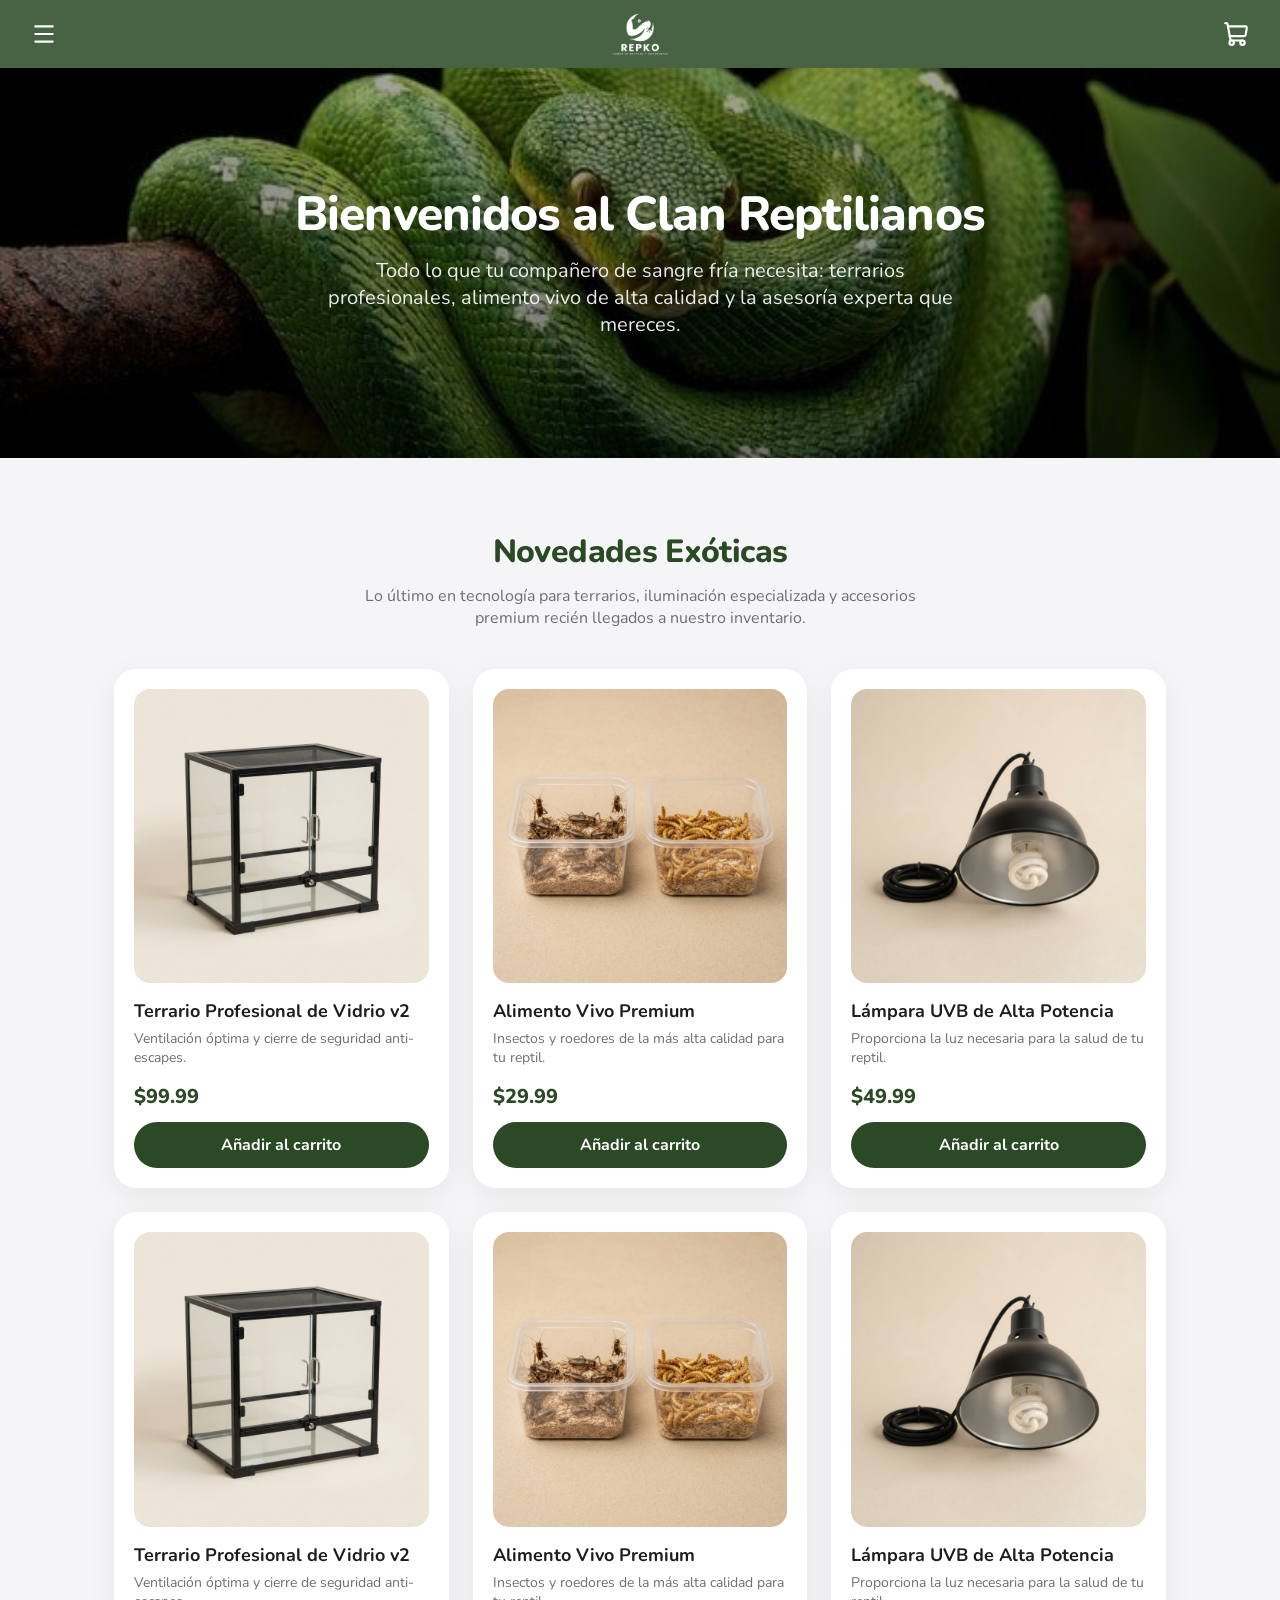
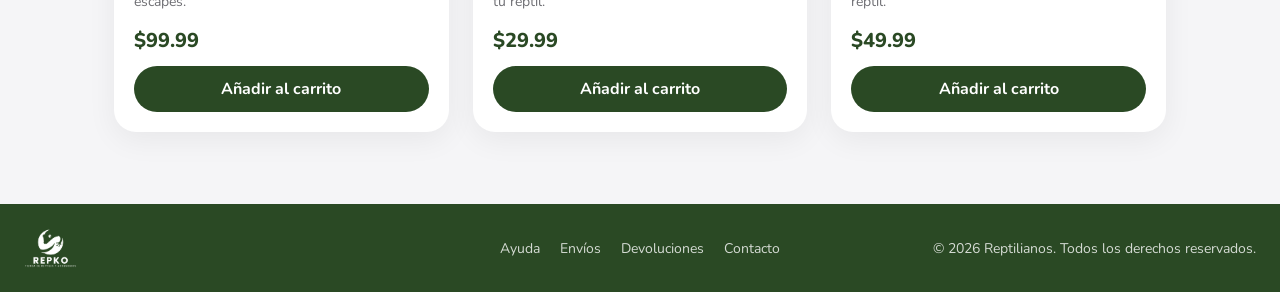
==== index.html @ cce3c22b "Initial commit" ====
<!DOCTYPE html>
<html lang="es">
<head>
    <meta charset="UTF-8">
    <meta name="viewport" content="width=device-width, initial-scale=1.0">
    <link rel="preconnect" href="https://fonts.googleapis.com">
    <link rel="preconnect" href="https://fonts.gstatic.com" crossorigin>
    <link href="https://fonts.googleapis.com/css2?family=Nunito:ital,wght@0,200..1000;1,200..1000&display=swap" rel="stylesheet">
    <link rel="stylesheet" href="css/styles.css">
    <title>Reptilianos | Tienda de Reptiles y Exóticos</title>
</head>
<body>
    <header class="header">
        <button class="header__button" aria-label="Abrir menú"><img class="header__icon" src="img/icons/menu.svg" alt=""></button>
        <img class="header__logo" src="img/logos/repko_logo_blanco_transparente.png" alt="Logo Reptilianos">
        <button class="header__button" aria-label="Ver carrito"><img class="header__icon" src="img/icons/shopping-cart.svg" alt=""></button>
    </header>

    <main>
        <section class="hero">
            <h1 class="hero__title">Bienvenidos al Clan Reptilianos</h1>
            <p class="hero__text">Todo lo que tu compañero de sangre fría necesita: terrarios profesionales, alimento vivo de alta calidad y la asesoría experta que mereces.</p>
        </section>

        <!-- Sección de Productos Nuevos -->
        <section class="products">
            <h2 class="products__title">Novedades Exóticas</h2>
            <p class="products__text">Lo último en tecnología para terrarios, iluminación especializada y accesorios premium recién llegados a nuestro inventario.</p>

            <!-- Estructura productos-->
            <div class="products__grid">
            <article class="product-card">
                <img class="product-card__image" src="img/products/glass-terrarium.png" alt="Terrario Profesional de Vidrio v2">
                <h3 class="product-card__title">Terrario Profesional de Vidrio v2</h3>
                <p class="product-card__text">Ventilación óptima y cierre de seguridad anti-escapes.</p>
                <span class="product-card__price">$99.99</span>
                <button class="product-card__button">Añadir al carrito</button>
            </article>

            <article class="product-card">
                <img class="product-card__image" src="img/products/live-crickets-mealworms.png" alt="Alimento Vivo Premium">
                <h3 class="product-card__title">Alimento Vivo Premium</h3>
                <p class="product-card__text">Insectos y roedores de la más alta calidad para tu reptil.</p>
                <span class="product-card__price">$29.99</span>
                <button class="product-card__button">Añadir al carrito</button>
            </article>

            <article class="product-card">
                <img class="product-card__image" src="img/products/uvb-dome-lamp.png" alt="Lámpara UVB de Alta Potencia">
                <h3 class="product-card__title">Lámpara UVB de Alta Potencia</h3>
                <p class="product-card__text">Proporciona la luz necesaria para la salud de tu reptil.</p>
                <span class="product-card__price">$49.99</span>
                <button class="product-card__button">Añadir al carrito</button>
            </article>

            <article class="product-card">
                <img class="product-card__image" src="img/products/glass-terrarium.png" alt="Terrario Profesional de Vidrio v2">
                <h3 class="product-card__title">Terrario Profesional de Vidrio v2</h3>
                <p class="product-card__text">Ventilación óptima y cierre de seguridad anti-escapes.</p>
                <span class="product-card__price">$99.99</span>
                <button class="product-card__button">Añadir al carrito</button>
            </article>

            <article class="product-card">
                <img class="product-card__image" src="img/products/live-crickets-mealworms.png" alt="Alimento Vivo Premium">
                <h3 class="product-card__title">Alimento Vivo Premium</h3>
                <p class="product-card__text">Insectos y roedores de la más alta calidad para tu reptil.</p>
                <span class="product-card__price">$29.99</span>
                <button class="product-card__button">Añadir al carrito</button>
            </article>

            <article class="product-card">
                <img class="product-card__image" src="img/products/uvb-dome-lamp.png" alt="Lámpara UVB de Alta Potencia">
                <h3 class="product-card__title">Lámpara UVB de Alta Potencia</h3>
                <p class="product-card__text">Proporciona la luz necesaria para la salud de tu reptil.</p>
                <span class="product-card__price">$49.99</span>
                <button class="product-card__button">Añadir al carrito</button>
            </article>
            </div>
        </section>

        <section class="cart">
            <h2 class="cart__title">Carrito</h2>
            <div class="cart__item">
                <img class="cart__image" src="img/products/glass-terrarium.png" alt="Terrario Profesional de Vidrio v2">
                <p class="cart__price">$99.99</p>
                <p class="cart__name">Terrario Profesional de Vidrio v2</p>
                <i class="cart__delete"><img class="cart__delete-icon" src="img/icons/trash.svg" alt="Icono Eliminar"></i>
            </div>

            <div class="cart__item">
                <img class="cart__image" src="img/products/live-crickets-mealworms.png" alt="Alimento Vivo Premium">
                <p class="cart__price">$29.99</p>
                <p class="cart__name">Alimento Vivo Premium</p>
                <i class="cart__delete"><img class="cart__delete-icon" src="img/icons/trash.svg" alt="Icono Eliminar"></i>
            </div>

            <div class="cart__item">
                <img class="cart__image" src="img/products/uvb-dome-lamp.png" alt="Lámpara UVB de Alta Potencia">
                <p class="cart__price">$49.99</p>
                <p class="cart__name">Lámpara UVB de Alta Potencia</p>
                <i class="cart__delete"><img class="cart__delete-icon" src="img/icons/trash.svg" alt="Icono Eliminar"></i>
            </div>
        </section>
    </main>

    <footer class="footer">
        <img class="footer__logo" src="img/logos/repko_logo_blanco_transparente.png" alt="Logo Reptilianos">
        <nav class="footer__nav" aria-label="Enlaces del sitio">
            <a class="footer__link" href="#">Ayuda</a>
            <a class="footer__link" href="#">Envíos</a>
            <a class="footer__link" href="#">Devoluciones</a>
            <a class="footer__link" href="#">Contacto</a>
        </nav>
        <p class="footer__text">© 2026 Reptilianos. Todos los derechos reservados.</p>
    </footer>
</body>
</html>
---- css/styles.css ----
/* ===== Estilos generales ===== */
* {
  margin: 0;
  padding: 0;
  box-sizing: border-box;
}

body {
  font-family: "Nunito", sans-serif;
  font-size: 16px;
  color: #1d1d1f;
  background-color: #f5f5f7;
  -webkit-font-smoothing: antialiased;
}

img {
  display: block;
  max-width: 100%;
}

button {
  font: inherit;
  border: none;
  cursor: pointer;
}

.products__title, .hero__title {
  font-weight: 800;
  letter-spacing: -0.02em;
}

.cart__price, .product-card__price {
  font-weight: 800;
  color: #2a4924;
}

/* ===== Header ===== */
.header {
  display: flex;
  align-items: center;
  justify-content: space-between;
  position: sticky;
  top: 0;
  z-index: 10;
  padding: 12px 24px;
  background-color: rgba(42, 73, 36, 0.85);
  backdrop-filter: saturate(180%) blur(20px);
  -webkit-backdrop-filter: saturate(180%) blur(20px);
}
.header__logo {
  width: auto;
  height: 44px;
}
.header__button {
  display: grid;
  place-items: center;
  width: 40px;
  height: 40px;
  border-radius: 50%;
  background: transparent;
  transition: background-color 0.2s;
}
.header__button:hover {
  background-color: rgba(255, 255, 255, 0.15);
}
.header__icon {
  width: 26px;
  filter: invert(1);
}

/* ===== Hero ===== */
.hero {
  padding: 120px 24px;
  text-align: center;
  color: #ffffff;
  background-image: linear-gradient(rgba(0, 0, 0, 0.35), rgba(0, 0, 0, 0.55)), url("../img/backgrounds/hero-bg.jpg");
  background-size: cover;
  background-position: center 30%;
}
.hero__title {
  margin-bottom: 16px;
  font-size: 48px;
  line-height: 1.1;
}
.hero__text {
  max-width: 640px;
  margin: 0 auto;
  font-size: 20px;
  opacity: 0.9;
}

/* ===== Productos ===== */
.products {
  max-width: 1100px;
  margin: 0 auto;
  padding: 72px 24px;
  text-align: center;
}
.products__title {
  font-size: 32px;
  color: #2a4924;
}
.products__text {
  max-width: 560px;
  margin: 12px auto 40px;
  color: #6e6e73;
}
.products__grid {
  display: grid;
  grid-template-columns: repeat(auto-fill, minmax(250px, 1fr));
  gap: 24px;
}

/* ===== Tarjeta de producto ===== */
.product-card {
  display: flex;
  flex-direction: column;
  padding: 20px;
  border-radius: 22px;
  background-color: #ffffff;
  box-shadow: 0 8px 30px rgba(0, 0, 0, 0.06);
  text-align: left;
  transition: transform 0.25s, box-shadow 0.25s;
}
.product-card:hover {
  transform: translateY(-4px);
  box-shadow: 0 16px 40px rgba(0, 0, 0, 0.1);
}
.product-card__image {
  border-radius: 16px;
  aspect-ratio: 1/1;
  object-fit: cover;
  width: 100%;
  margin-bottom: 16px;
}
.product-card__title {
  font-size: 18px;
  font-weight: 700;
}
.product-card__text {
  flex: 1;
  margin: 6px 0 16px;
  font-size: 14px;
  color: #6e6e73;
}
.product-card__price {
  font-size: 20px;
}
.product-card__button {
  margin-top: 12px;
  padding: 12px;
  border-radius: 999px;
  background-color: #2a4924;
  color: #ffffff;
  font-weight: 700;
  transition: background-color 0.2s, transform 0.1s;
}
.product-card__button:hover {
  background-color: #3f6b36;
}
.product-card__button:active {
  transform: scale(0.97);
}

/* ===== Carrito ===== */
.cart {
  position: fixed;
  top: 68px;
  right: -100%;
  bottom: 0;
  z-index: 20;
  width: 380px;
  padding: 24px;
  overflow-y: auto;
  background-color: #ffffff;
  box-shadow: -19px -1px 22px -15px rgba(0, 0, 0, 0.3);
}
.cart__title {
  width: 100%;
  padding: 20px 0;
  font-size: 20px;
  font-weight: 600;
  letter-spacing: -0.02em;
  text-align: center;
  color: #2a4924;
}
.cart__item {
  display: grid;
  grid-template-columns: 64px 1fr auto;
  grid-template-areas: "img nombre borrar" "img precio borrar";
  column-gap: 16px;
  row-gap: 4px;
  align-items: center;
  padding: 16px 0;
  border-bottom: 1px solid #e5e5ea;
}
.cart__image {
  border-radius: 10px;
  aspect-ratio: 1/1;
  object-fit: cover;
  grid-area: img;
  width: 64px;
}
.cart__name {
  grid-area: nombre;
  align-self: end;
  font-weight: 600;
  line-height: 1.3;
}
.cart__price {
  grid-area: precio;
  align-self: start;
}
.cart__delete {
  grid-area: borrar;
  display: flex;
  width: 22px;
  cursor: pointer;
}
.cart__delete-icon {
  width: 100%;
}

/* ===== Footer ===== */
.footer {
  display: grid;
  grid-template-columns: 1fr auto 1fr;
  align-items: center;
  column-gap: 24px;
  padding: 24px;
  background-color: #2a4924;
  color: #ffffff;
}
.footer__logo {
  width: auto;
  height: 40px;
}
.footer__nav {
  display: flex;
  flex-wrap: wrap;
  gap: 20px;
}
.footer__link {
  font-size: 14px;
  color: #ffffff;
  text-decoration: none;
  opacity: 0.8;
  transition: opacity 0.2s;
}
.footer__link:hover {
  opacity: 1;
  text-decoration: underline;
}
.footer__text {
  justify-self: end;
  font-size: 14px;
  opacity: 0.8;
}

/* ===== Responsive ===== */
@media screen and (max-width: 820px) {
  .header {
    padding: 15px 20px;
  }
  .header__logo {
    height: 36px;
  }
  .header__icon {
    width: 22px;
  }
  .hero__title {
    font-size: 40px;
  }
  .hero__text {
    font-size: 18px;
  }
  .products__title {
    font-size: 28px;
  }
  .products__grid {
    grid-template-columns: repeat(auto-fit, minmax(200px, 1fr));
    gap: 18px;
  }
  .cart {
    top: 66px;
  }
}
@media screen and (max-width: 480px) {
  .hero {
    padding: 60px 16px;
  }
  .hero__title {
    font-size: 28px;
  }
  .hero__text {
    font-size: 16px;
  }
  .products {
    padding: 40px 10px;
  }
  .products__title {
    font-size: 24px;
  }
  .products__grid {
    grid-template-columns: 1fr;
  }
  .product-card {
    text-align: center;
  }
  .product-card__image {
    max-width: 200px;
    margin: 0 auto 10px;
  }
  .product-card__title, .product-card__text {
    padding: 0 10px;
  }
  .cart {
    width: 100%;
    box-shadow: none;
  }
  .cart__title {
    padding: 15px 0;
  }
  .footer {
    grid-template-columns: 1fr;
    justify-items: center;
    gap: 12px;
    text-align: center;
  }
  .footer__text {
    justify-self: center;
  }
  .footer__nav {
    justify-content: center;
  }
}
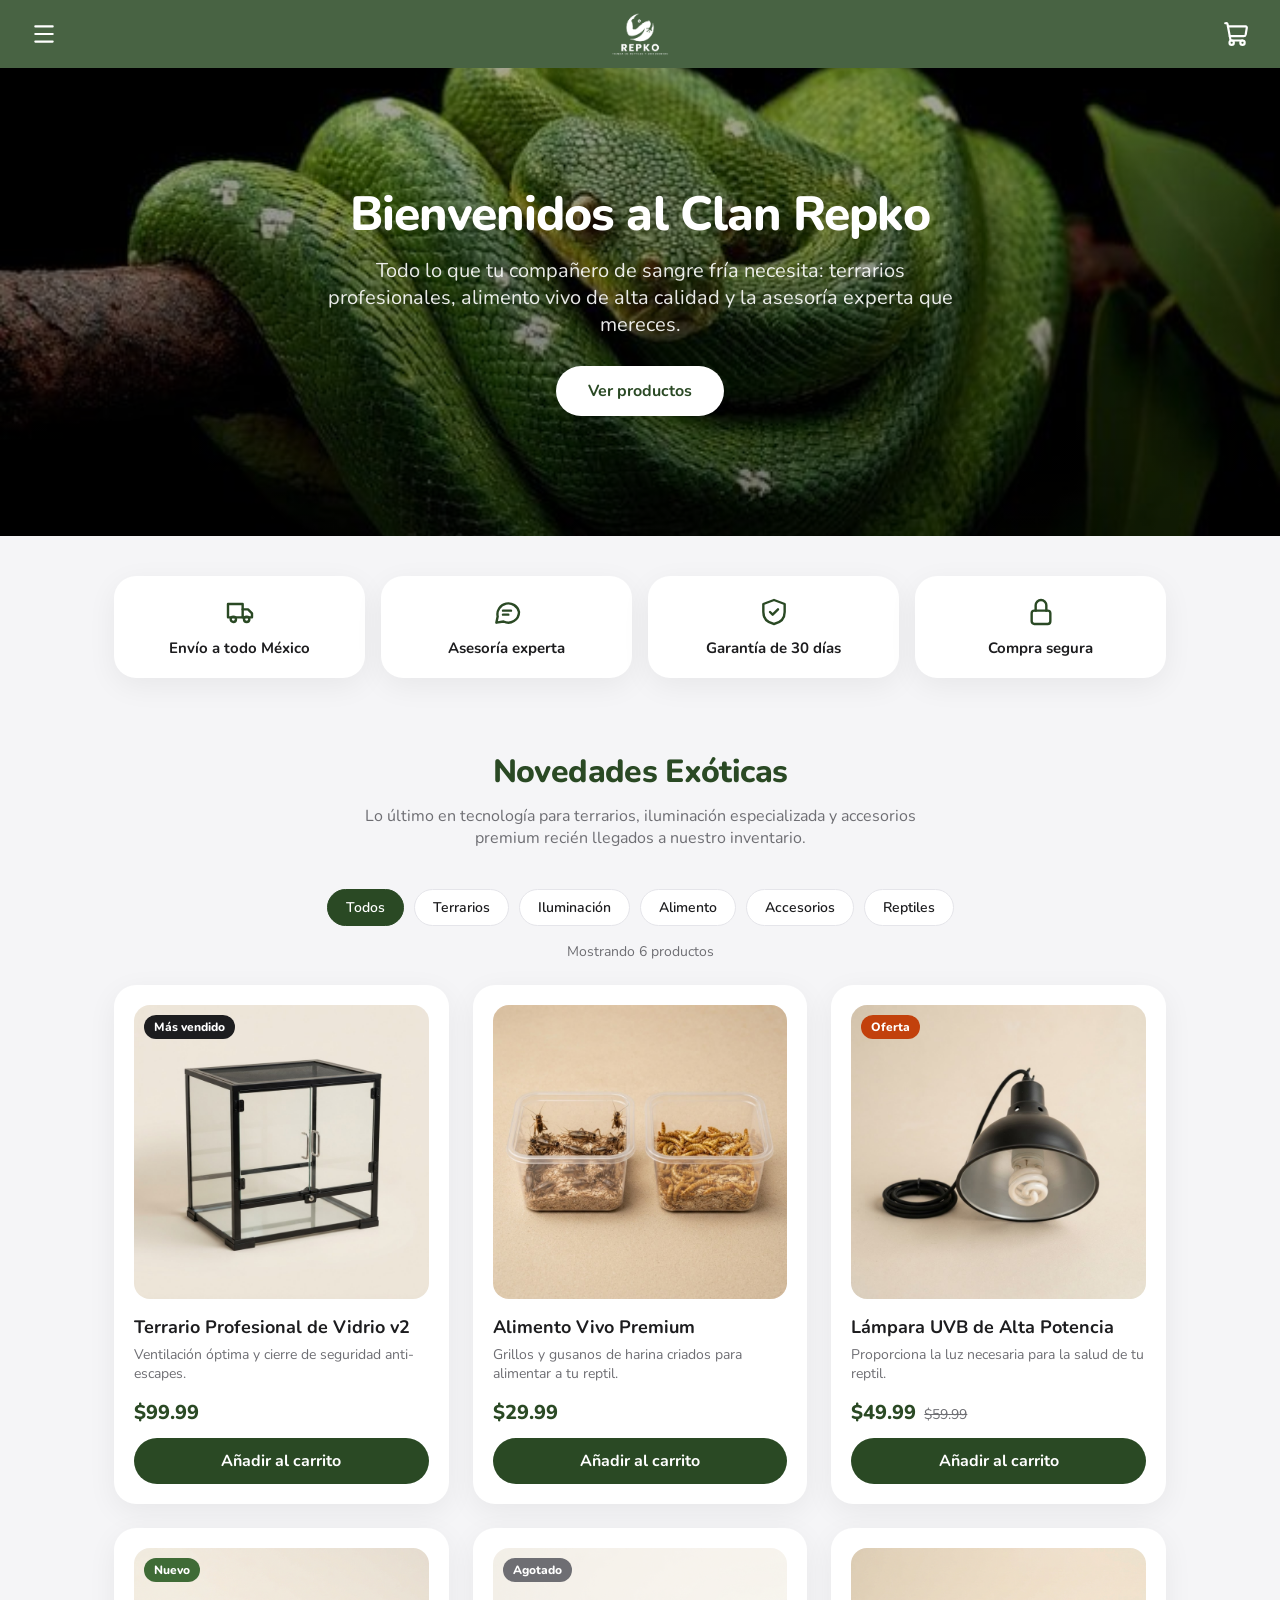
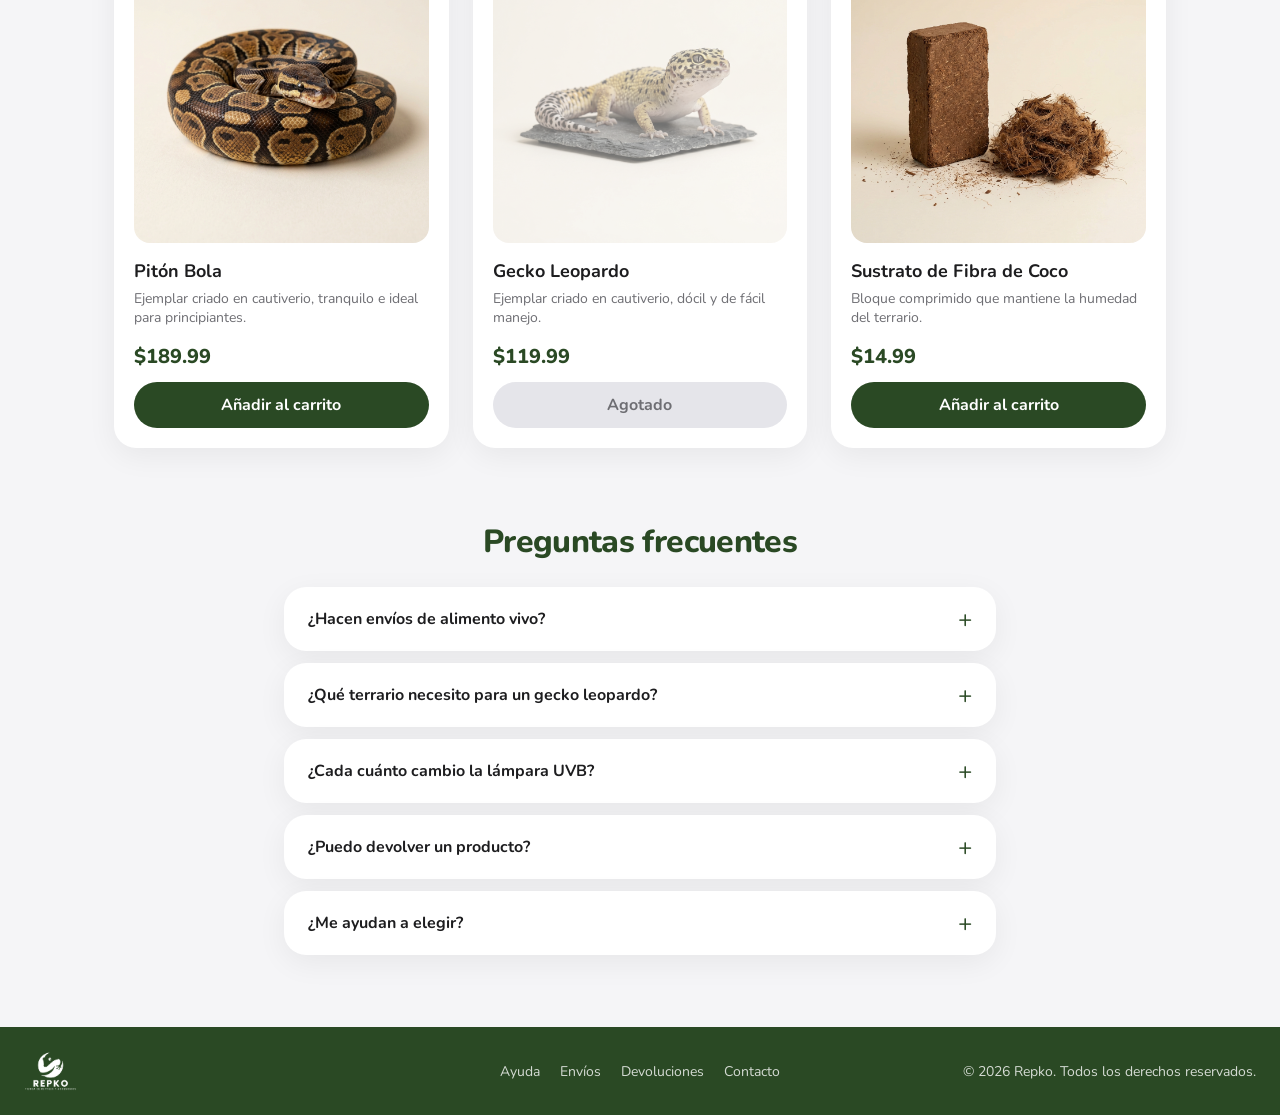
==== commit a24057d4: "Mejoras de tienda: categorías, menú, etiquetas, beneficios y FAQ" ====
--- a/index.html
+++ b/index.html
@@ -7,112 +7,237 @@
     <link rel="preconnect" href="https://fonts.gstatic.com" crossorigin>
     <link href="https://fonts.googleapis.com/css2?family=Nunito:ital,wght@0,200..1000;1,200..1000&display=swap" rel="stylesheet">
     <link rel="stylesheet" href="css/styles.css">
-    <title>Reptilianos | Tienda de Reptiles y Exóticos</title>
+    <title>Repko | Tienda de Reptiles y Exóticos</title>
 </head>
 <body>
     <header class="header">
-        <button class="header__button" aria-label="Abrir menú"><img class="header__icon" src="img/icons/menu.svg" alt=""></button>
-        <img class="header__logo" src="img/logos/repko_logo_blanco_transparente.png" alt="Logo Reptilianos">
-        <button class="header__button" aria-label="Ver carrito"><img class="header__icon" src="img/icons/shopping-cart.svg" alt=""></button>
+        <button class="header__button" id="boton-menu" type="button" aria-label="Abrir menú" aria-controls="menu" aria-expanded="false">
+            <img class="header__icon" src="img/icons/menu.svg" alt="">
+        </button>
+        <img class="header__logo" src="img/logos/repko_logo_blanco_transparente.png" alt="Logo Repko">
+        <button class="header__button" id="boton-carrito" type="button" aria-label="Ver carrito" aria-controls="carrito" aria-expanded="false">
+            <img class="header__icon" src="img/icons/shopping-cart.svg" alt="">
+            <span class="header__count" aria-hidden="true">0</span>
+        </button>
     </header>
 
     <main>
         <section class="hero">
-            <h1 class="hero__title">Bienvenidos al Clan Reptilianos</h1>
+            <h1 class="hero__title">Bienvenidos al Clan Repko</h1>
             <p class="hero__text">Todo lo que tu compañero de sangre fría necesita: terrarios profesionales, alimento vivo de alta calidad y la asesoría experta que mereces.</p>
+            <a class="hero__button" href="#productos">Ver productos</a>
+        </section>
+
+        <!-- Franja de beneficios -->
+        <section class="benefits" aria-label="Beneficios de comprar en Repko">
+            <ul class="benefits__list">
+                <li class="benefits__item">
+                    <svg class="benefits__icon" viewBox="0 0 24 24" aria-hidden="true" focusable="false">
+                        <path d="M3 6h11v10H3z"/>
+                        <path d="M14 10h4l3 3v3h-7"/>
+                        <circle cx="7" cy="17.5" r="2"/>
+                        <circle cx="17" cy="17.5" r="2"/>
+                    </svg>
+                    <span>Envío a todo México</span>
+                </li>
+                <li class="benefits__item">
+                    <svg class="benefits__icon" viewBox="0 0 24 24" aria-hidden="true" focusable="false">
+                        <path d="M21 12a8 8 0 0 1-11.6 7.1L4 20l1-4.6A8 8 0 1 1 21 12z"/>
+                        <path d="M9 11h6"/>
+                        <path d="M9 14h4"/>
+                    </svg>
+                    <span>Asesoría experta</span>
+                </li>
+                <li class="benefits__item">
+                    <svg class="benefits__icon" viewBox="0 0 24 24" aria-hidden="true" focusable="false">
+                        <path d="M12 3l8 3v6c0 5-3.5 8-8 9-4.5-1-8-4-8-9V6z"/>
+                        <path d="M9 12l2 2 4-4"/>
+                    </svg>
+                    <span>Garantía de 30 días</span>
+                </li>
+                <li class="benefits__item">
+                    <svg class="benefits__icon" viewBox="0 0 24 24" aria-hidden="true" focusable="false">
+                        <rect x="5" y="11" width="14" height="10" rx="2"/>
+                        <path d="M8 11V7a4 4 0 0 1 8 0v4"/>
+                    </svg>
+                    <span>Compra segura</span>
+                </li>
+            </ul>
         </section>
 
         <!-- Sección de Productos Nuevos -->
-        <section class="products">
+        <section class="products" id="productos">
             <h2 class="products__title">Novedades Exóticas</h2>
             <p class="products__text">Lo último en tecnología para terrarios, iluminación especializada y accesorios premium recién llegados a nuestro inventario.</p>
 
+            <!-- Filtros por categoría -->
+            <div class="filters" role="group" aria-label="Filtrar por categoría">
+                <button class="filters__button" type="button" data-filtro="todos" aria-pressed="true">Todos</button>
+                <button class="filters__button" type="button" data-filtro="terrarios" aria-pressed="false">Terrarios</button>
+                <button class="filters__button" type="button" data-filtro="iluminacion" aria-pressed="false">Iluminación</button>
+                <button class="filters__button" type="button" data-filtro="alimento" aria-pressed="false">Alimento</button>
+                <button class="filters__button" type="button" data-filtro="accesorios" aria-pressed="false">Accesorios</button>
+                <button class="filters__button" type="button" data-filtro="reptiles" aria-pressed="false">Reptiles</button>
+            </div>
+            <p class="products__count" aria-live="polite">Mostrando 6 productos</p>
+
             <!-- Estructura productos-->
             <div class="products__grid">
-            <article class="product-card">
-                <img class="product-card__image" src="img/products/glass-terrarium.png" alt="Terrario Profesional de Vidrio v2">
-                <h3 class="product-card__title">Terrario Profesional de Vidrio v2</h3>
-                <p class="product-card__text">Ventilación óptima y cierre de seguridad anti-escapes.</p>
-                <span class="product-card__price">$99.99</span>
-                <button class="product-card__button">Añadir al carrito</button>
-            </article>
-
-            <article class="product-card">
-                <img class="product-card__image" src="img/products/live-crickets-mealworms.png" alt="Alimento Vivo Premium">
-                <h3 class="product-card__title">Alimento Vivo Premium</h3>
-                <p class="product-card__text">Insectos y roedores de la más alta calidad para tu reptil.</p>
-                <span class="product-card__price">$29.99</span>
-                <button class="product-card__button">Añadir al carrito</button>
-            </article>
-
-            <article class="product-card">
-                <img class="product-card__image" src="img/products/uvb-dome-lamp.png" alt="Lámpara UVB de Alta Potencia">
-                <h3 class="product-card__title">Lámpara UVB de Alta Potencia</h3>
-                <p class="product-card__text">Proporciona la luz necesaria para la salud de tu reptil.</p>
-                <span class="product-card__price">$49.99</span>
-                <button class="product-card__button">Añadir al carrito</button>
-            </article>
-
-            <article class="product-card">
-                <img class="product-card__image" src="img/products/glass-terrarium.png" alt="Terrario Profesional de Vidrio v2">
-                <h3 class="product-card__title">Terrario Profesional de Vidrio v2</h3>
-                <p class="product-card__text">Ventilación óptima y cierre de seguridad anti-escapes.</p>
-                <span class="product-card__price">$99.99</span>
-                <button class="product-card__button">Añadir al carrito</button>
-            </article>
-
-            <article class="product-card">
-                <img class="product-card__image" src="img/products/live-crickets-mealworms.png" alt="Alimento Vivo Premium">
-                <h3 class="product-card__title">Alimento Vivo Premium</h3>
-                <p class="product-card__text">Insectos y roedores de la más alta calidad para tu reptil.</p>
-                <span class="product-card__price">$29.99</span>
-                <button class="product-card__button">Añadir al carrito</button>
-            </article>
-
-            <article class="product-card">
-                <img class="product-card__image" src="img/products/uvb-dome-lamp.png" alt="Lámpara UVB de Alta Potencia">
-                <h3 class="product-card__title">Lámpara UVB de Alta Potencia</h3>
-                <p class="product-card__text">Proporciona la luz necesaria para la salud de tu reptil.</p>
-                <span class="product-card__price">$49.99</span>
-                <button class="product-card__button">Añadir al carrito</button>
-            </article>
+                <article class="product-card" data-id="terrario-vidrio" data-nombre="Terrario Profesional de Vidrio v2" data-precio="99.99" data-imagen="img/products/glass-terrarium.png" data-categoria="terrarios">
+                    <div class="product-card__media">
+                        <span class="badge badge--top">Más vendido</span>
+                        <img class="product-card__image" src="img/products/glass-terrarium.png" alt="Terrario de vidrio con puertas frontales y tapa de malla">
+                    </div>
+                    <h3 class="product-card__title">Terrario Profesional de Vidrio v2</h3>
+                    <p class="product-card__text">Ventilación óptima y cierre de seguridad anti-escapes.</p>
+                    <span class="product-card__price">$99.99</span>
+                    <button class="product-card__button" type="button">Añadir al carrito</button>
+                </article>
+
+                <article class="product-card" data-id="alimento-vivo" data-nombre="Alimento Vivo Premium" data-precio="29.99" data-imagen="img/products/live-crickets-mealworms.png" data-categoria="alimento">
+                    <div class="product-card__media">
+                        <img class="product-card__image" src="img/products/live-crickets-mealworms.png" alt="Dos recipientes con grillos y gusanos de harina vivos">
+                    </div>
+                    <h3 class="product-card__title">Alimento Vivo Premium</h3>
+                    <p class="product-card__text">Grillos y gusanos de harina criados para alimentar a tu reptil.</p>
+                    <span class="product-card__price">$29.99</span>
+                    <button class="product-card__button" type="button">Añadir al carrito</button>
+                </article>
+
+                <article class="product-card" data-id="lampara-uvb" data-nombre="Lámpara UVB de Alta Potencia" data-precio="49.99" data-imagen="img/products/uvb-dome-lamp.png" data-categoria="iluminacion">
+                    <div class="product-card__media">
+                        <span class="badge badge--oferta">Oferta</span>
+                        <img class="product-card__image" src="img/products/uvb-dome-lamp.png" alt="Lámpara de domo negra con foco para terrario">
+                    </div>
+                    <h3 class="product-card__title">Lámpara UVB de Alta Potencia</h3>
+                    <p class="product-card__text">Proporciona la luz necesaria para la salud de tu reptil.</p>
+                    <div class="product-card__prices">
+                        <span class="product-card__price">$49.99</span>
+                        <del class="product-card__old-price">$59.99</del>
+                    </div>
+                    <button class="product-card__button" type="button">Añadir al carrito</button>
+                </article>
+
+                <article class="product-card" data-id="piton-bola" data-nombre="Pitón Bola" data-precio="189.99" data-imagen="img/products/ball-python.png" data-categoria="reptiles">
+                    <div class="product-card__media">
+                        <span class="badge badge--nuevo">Nuevo</span>
+                        <img class="product-card__image" src="img/products/ball-python.png" alt="Pitón bola enroscada con manchas cafés y doradas">
+                    </div>
+                    <h3 class="product-card__title">Pitón Bola</h3>
+                    <p class="product-card__text">Ejemplar criado en cautiverio, tranquilo e ideal para principiantes.</p>
+                    <span class="product-card__price">$189.99</span>
+                    <button class="product-card__button" type="button">Añadir al carrito</button>
+                </article>
+
+                <article class="product-card" data-id="gecko-leopardo" data-nombre="Gecko Leopardo" data-precio="119.99" data-imagen="img/products/leopard-gecko.png" data-categoria="reptiles" data-agotado="true">
+                    <div class="product-card__media">
+                        <span class="badge badge--agotado">Agotado</span>
+                        <img class="product-card__image" src="img/products/leopard-gecko.png" alt="Gecko leopardo amarillo con manchas negras sobre una piedra">
+                    </div>
+                    <h3 class="product-card__title">Gecko Leopardo</h3>
+                    <p class="product-card__text">Ejemplar criado en cautiverio, dócil y de fácil manejo.</p>
+                    <span class="product-card__price">$119.99</span>
+                    <button class="product-card__button" type="button">Añadir al carrito</button>
+                </article>
+
+                <article class="product-card" data-id="sustrato-coco" data-nombre="Sustrato de Fibra de Coco" data-precio="14.99" data-imagen="img/products/coco-fiber-substrate.png" data-categoria="accesorios">
+                    <div class="product-card__media">
+                        <img class="product-card__image" src="img/products/coco-fiber-substrate.png" alt="Bloque comprimido de fibra de coco junto a fibra suelta">
+                    </div>
+                    <h3 class="product-card__title">Sustrato de Fibra de Coco</h3>
+                    <p class="product-card__text">Bloque comprimido que mantiene la humedad del terrario.</p>
+                    <span class="product-card__price">$14.99</span>
+                    <button class="product-card__button" type="button">Añadir al carrito</button>
+                </article>
             </div>
         </section>
 
-        <section class="cart">
-            <h2 class="cart__title">Carrito</h2>
-            <div class="cart__item">
-                <img class="cart__image" src="img/products/glass-terrarium.png" alt="Terrario Profesional de Vidrio v2">
-                <p class="cart__price">$99.99</p>
-                <p class="cart__name">Terrario Profesional de Vidrio v2</p>
-                <i class="cart__delete"><img class="cart__delete-icon" src="img/icons/trash.svg" alt="Icono Eliminar"></i>
+        <!-- Preguntas frecuentes -->
+        <section class="faq" id="faq">
+            <h2 class="faq__title">Preguntas frecuentes</h2>
+            <div class="faq__list">
+                <details class="faq__item">
+                    <summary class="faq__question">¿Hacen envíos de alimento vivo?</summary>
+                    <p class="faq__answer">Sí, a todo México por paquetería exprés y en empaque ventilado. Si hace mucho calor o frío podemos mover la fecha de envío para que los insectos lleguen en buen estado.</p>
+                </details>
+                <details class="faq__item">
+                    <summary class="faq__question">¿Qué terrario necesito para un gecko leopardo?</summary>
+                    <p class="faq__answer">Para un adulto, un terrario de unos 90 × 45 cm de base es un buen punto de partida. Importa más el espacio de suelo que la altura, con una zona cálida y otra fresca.</p>
+                </details>
+                <details class="faq__item">
+                    <summary class="faq__question">¿Cada cuánto cambio la lámpara UVB?</summary>
+                    <p class="faq__answer">La radiación UVB disminuye aunque la lámpara siga encendiendo. Por lo general se cambia cada 6 a 12 meses; revisa siempre las indicaciones del fabricante.</p>
+                </details>
+                <details class="faq__item">
+                    <summary class="faq__question">¿Puedo devolver un producto?</summary>
+                    <p class="faq__answer">Tienes 30 días para devolver accesorios sin usar y en su empaque original. El alimento vivo y los ejemplares no tienen devolución; si llegan con algún problema, escríbenos en las primeras 24 horas.</p>
+                </details>
+                <details class="faq__item">
+                    <summary class="faq__question">¿Me ayudan a elegir?</summary>
+                    <p class="faq__answer">Claro. Cuéntanos la especie y la edad de tu reptil y te recomendamos el equipo adecuado. Para temas de salud, consulta siempre a un veterinario especialista en exóticos.</p>
+                </details>
             </div>
-
-            <div class="cart__item">
-                <img class="cart__image" src="img/products/live-crickets-mealworms.png" alt="Alimento Vivo Premium">
-                <p class="cart__price">$29.99</p>
-                <p class="cart__name">Alimento Vivo Premium</p>
-                <i class="cart__delete"><img class="cart__delete-icon" src="img/icons/trash.svg" alt="Icono Eliminar"></i>
-            </div>
-
-            <div class="cart__item">
-                <img class="cart__image" src="img/products/uvb-dome-lamp.png" alt="Lámpara UVB de Alta Potencia">
-                <p class="cart__price">$49.99</p>
-                <p class="cart__name">Lámpara UVB de Alta Potencia</p>
-                <i class="cart__delete"><img class="cart__delete-icon" src="img/icons/trash.svg" alt="Icono Eliminar"></i>
-            </div>
         </section>
     </main>
 
     <footer class="footer">
-        <img class="footer__logo" src="img/logos/repko_logo_blanco_transparente.png" alt="Logo Reptilianos">
+        <img class="footer__logo" src="img/logos/repko_logo_blanco_transparente.png" alt="Logo Repko">
         <nav class="footer__nav" aria-label="Enlaces del sitio">
             <a class="footer__link" href="#">Ayuda</a>
             <a class="footer__link" href="#">Envíos</a>
             <a class="footer__link" href="#">Devoluciones</a>
             <a class="footer__link" href="#">Contacto</a>
         </nav>
-        <p class="footer__text">© 2026 Reptilianos. Todos los derechos reservados.</p>
+        <p class="footer__text">© 2026 Repko. Todos los derechos reservados.</p>
     </footer>
+
+    <div class="cart-overlay"></div>
+
+    <aside class="menu" id="menu" aria-label="Menú principal">
+        <div class="menu__header">
+            <h2 class="menu__title">Menú</h2>
+            <button class="menu__close" type="button" aria-label="Cerrar menú">×</button>
+        </div>
+
+        <nav class="menu__nav" aria-label="Secciones de la tienda">
+            <p class="menu__label">Categorías</p>
+            <a class="menu__link" href="#productos" data-filtro="todos">Todos los productos</a>
+            <a class="menu__link" href="#productos" data-filtro="terrarios">Terrarios</a>
+            <a class="menu__link" href="#productos" data-filtro="iluminacion">Iluminación</a>
+            <a class="menu__link" href="#productos" data-filtro="alimento">Alimento</a>
+            <a class="menu__link" href="#productos" data-filtro="accesorios">Accesorios</a>
+            <a class="menu__link" href="#productos" data-filtro="reptiles">Reptiles</a>
+
+            <p class="menu__label">Ayuda</p>
+            <a class="menu__link" href="#faq">Preguntas frecuentes</a>
+        </nav>
+    </aside>
+
+    <aside class="cart" id="carrito" aria-label="Carrito de compras">
+        <div class="cart__header">
+            <h2 class="cart__title">Carrito</h2>
+            <button class="cart__close" type="button" aria-label="Cerrar carrito">×</button>
+        </div>
+
+        <p class="cart__shipping"></p>
+        <div class="cart__bar" aria-hidden="true">
+            <div class="cart__bar-fill"></div>
+        </div>
+
+        <ul class="cart__list"></ul>
+        <p class="cart__empty">Tu carrito está vacío.</p>
+
+        <div class="cart__footer">
+            <p class="cart__total">
+                <span>Total</span>
+                <span class="cart__total-price">$0.00</span>
+            </p>
+            <button class="cart__checkout" type="button">Finalizar compra</button>
+        </div>
+    </aside>
+
+    <div class="toast" role="status" aria-live="polite"></div>
+
+    <script src="js/main.js"></script>
 </body>
 </html>
--- a/css/styles.css
+++ b/css/styles.css
@@ -24,14 +24,61 @@
   cursor: pointer;
 }
 
-.products__title, .hero__title {
+@media (prefers-reduced-motion: no-preference) {
+  html {
+    scroll-behavior: smooth;
+  }
+}
+.faq__title, .products__title, .hero__title {
   font-weight: 800;
   letter-spacing: -0.02em;
 }
 
-.cart__price, .product-card__price {
+.cart__total-price, .cart__price, .product-card__price {
   font-weight: 800;
   color: #2a4924;
+}
+
+.cart__checkout, .product-card__button {
+  padding: 12px;
+  border-radius: 999px;
+  background-color: #2a4924;
+  color: #ffffff;
+  font-weight: 700;
+  transition: background-color 0.2s, transform 0.1s;
+}
+.cart__checkout:hover, .product-card__button:hover {
+  background-color: #3f6b36;
+}
+.cart__checkout:active, .product-card__button:active {
+  transform: scale(0.97);
+}
+.cart__checkout:disabled, .product-card__button:disabled {
+  background-color: #e5e5ea;
+  color: #6e6e73;
+  cursor: not-allowed;
+  transform: none;
+}
+
+.menu__title, .cart__title {
+  font-size: 20px;
+  font-weight: 600;
+  letter-spacing: -0.02em;
+  color: #2a4924;
+}
+
+.menu__close, .cart__close {
+  width: 36px;
+  height: 36px;
+  border-radius: 50%;
+  background: transparent;
+  color: #1d1d1f;
+  font-size: 26px;
+  line-height: 1;
+  transition: background-color 0.2s;
+}
+.menu__close:hover, .cart__close:hover {
+  background-color: #f5f5f7;
 }
 
 /* ===== Header ===== */
@@ -52,6 +99,7 @@
   height: 44px;
 }
 .header__button {
+  position: relative;
   display: grid;
   place-items: center;
   width: 40px;
@@ -66,6 +114,26 @@
 .header__icon {
   width: 26px;
   filter: invert(1);
+}
+.header__count {
+  position: absolute;
+  top: 0;
+  right: -2px;
+  display: grid;
+  place-items: center;
+  min-width: 18px;
+  height: 18px;
+  padding: 0 5px;
+  border-radius: 999px;
+  background-color: #ffffff;
+  color: #2a4924;
+  font-size: 11px;
+  font-weight: 800;
+  transform: scale(0);
+  transition: transform 0.2s;
+}
+.header__count--visible {
+  transform: scale(1);
 }
 
 /* ===== Hero ===== */
@@ -88,6 +156,59 @@
   font-size: 20px;
   opacity: 0.9;
 }
+.hero__button {
+  display: inline-block;
+  margin-top: 28px;
+  padding: 14px 32px;
+  border-radius: 999px;
+  background-color: #ffffff;
+  color: #2a4924;
+  font-weight: 700;
+  text-decoration: none;
+  transition: background-color 0.2s, transform 0.1s;
+}
+.hero__button:hover {
+  background-color: #f5f5f7;
+}
+.hero__button:active {
+  transform: scale(0.97);
+}
+
+/* ===== Beneficios ===== */
+.benefits {
+  max-width: 1100px;
+  margin: 0 auto;
+  padding: 40px 24px 0;
+}
+.benefits__list {
+  display: grid;
+  grid-template-columns: repeat(4, 1fr);
+  gap: 16px;
+  list-style: none;
+}
+.benefits__item {
+  display: flex;
+  flex-direction: column;
+  align-items: center;
+  gap: 10px;
+  padding: 20px 12px;
+  border-radius: 22px;
+  background-color: #ffffff;
+  box-shadow: 0 8px 30px rgba(0, 0, 0, 0.06);
+  font-size: 15px;
+  font-weight: 700;
+  text-align: center;
+}
+.benefits__icon {
+  width: 32px;
+  height: 32px;
+  fill: none;
+  stroke: currentColor;
+  stroke-width: 1.8;
+  stroke-linecap: round;
+  stroke-linejoin: round;
+  color: #2a4924;
+}
 
 /* ===== Productos ===== */
 .products {
@@ -95,6 +216,7 @@
   margin: 0 auto;
   padding: 72px 24px;
   text-align: center;
+  scroll-margin-top: 68px;
 }
 .products__title {
   font-size: 32px;
@@ -105,10 +227,72 @@
   margin: 12px auto 40px;
   color: #6e6e73;
 }
+.products__count {
+  margin-bottom: 24px;
+  font-size: 14px;
+  color: #6e6e73;
+}
 .products__grid {
   display: grid;
   grid-template-columns: repeat(auto-fill, minmax(250px, 1fr));
   gap: 24px;
+}
+
+/* ===== Filtros ===== */
+.filters {
+  display: flex;
+  flex-wrap: wrap;
+  justify-content: center;
+  gap: 10px;
+  margin-bottom: 16px;
+}
+.filters__button {
+  flex-shrink: 0;
+  padding: 8px 18px;
+  border: 1px solid #e5e5ea;
+  border-radius: 999px;
+  background-color: #ffffff;
+  color: #1d1d1f;
+  font-size: 14px;
+  font-weight: 600;
+  transition: background-color 0.2s, border-color 0.2s, color 0.2s;
+}
+.filters__button:hover {
+  border-color: #3f6b36;
+}
+.filters__button[aria-pressed=true] {
+  border-color: #2a4924;
+  background-color: #2a4924;
+  color: #ffffff;
+}
+
+/* ===== Etiquetas ===== */
+.badge {
+  position: absolute;
+  top: 10px;
+  left: 10px;
+  z-index: 1;
+  padding: 4px 10px;
+  border-radius: 999px;
+  color: #ffffff;
+  font-size: 12px;
+  font-weight: 800;
+}
+
+.badge--nuevo {
+  background-color: #3f6b36;
+}
+
+.badge--top {
+  background-color: #1d1d1f;
+}
+
+.badge--oferta {
+  background-color: #c2410c;
+}
+
+.badge--agotado {
+  background-color: #6e6e73;
 }
 
 /* ===== Tarjeta de producto ===== */
@@ -126,6 +310,16 @@
   transform: translateY(-4px);
   box-shadow: 0 16px 40px rgba(0, 0, 0, 0.1);
 }
+.product-card[hidden] {
+  display: none;
+}
+.product-card--agotado .product-card__image {
+  opacity: 0.55;
+  filter: grayscale(40%);
+}
+.product-card__media {
+  position: relative;
+}
 .product-card__image {
   border-radius: 16px;
   aspect-ratio: 1/1;
@@ -146,50 +340,101 @@
 .product-card__price {
   font-size: 20px;
 }
+.product-card__prices {
+  display: flex;
+  align-items: baseline;
+  gap: 8px;
+}
+.product-card__old-price {
+  font-size: 14px;
+  color: #6e6e73;
+}
 .product-card__button {
   margin-top: 12px;
-  padding: 12px;
-  border-radius: 999px;
-  background-color: #2a4924;
-  color: #ffffff;
-  font-weight: 700;
-  transition: background-color 0.2s, transform 0.1s;
-}
-.product-card__button:hover {
-  background-color: #3f6b36;
-}
-.product-card__button:active {
-  transform: scale(0.97);
 }
 
 /* ===== Carrito ===== */
+.cart-overlay {
+  position: fixed;
+  inset: 0;
+  z-index: 5;
+  background-color: rgba(29, 29, 31, 0.45);
+  opacity: 0;
+  visibility: hidden;
+  transition: opacity 0.3s, visibility 0.3s;
+}
+.cart-overlay--visible {
+  opacity: 1;
+  visibility: visible;
+}
+
 .cart {
   position: fixed;
   top: 68px;
-  right: -100%;
   bottom: 0;
+  right: 0;
   z-index: 20;
+  display: flex;
+  flex-direction: column;
   width: 380px;
   padding: 24px;
   overflow-y: auto;
   background-color: #ffffff;
+  visibility: hidden;
+  transition: transform 0.3s ease, visibility 0s 0.3s;
   box-shadow: -19px -1px 22px -15px rgba(0, 0, 0, 0.3);
-}
-.cart__title {
-  width: 100%;
-  padding: 20px 0;
-  font-size: 20px;
-  font-weight: 600;
-  letter-spacing: -0.02em;
-  text-align: center;
-  color: #2a4924;
+  transform: translateX(100%);
+}
+.cart--open {
+  transform: translateX(0);
+  visibility: visible;
+  transition: transform 0.3s ease, visibility 0s;
+}
+.cart__header {
+  display: flex;
+  align-items: center;
+  justify-content: space-between;
+  margin-bottom: 12px;
+}
+.cart__shipping {
+  font-size: 14px;
+  color: #6e6e73;
+}
+.cart__bar {
+  height: 6px;
+  margin: 8px 0 8px;
+  border-radius: 999px;
+  background-color: #e5e5ea;
+  overflow: hidden;
+}
+.cart__bar-fill {
+  width: 0;
+  height: 100%;
+  background-color: #3f6b36;
+  transition: width 0.3s;
+}
+.cart__list {
+  flex: 1;
+  list-style: none;
+}
+.cart__list:empty {
+  flex: 0;
+}
+.cart__empty {
+  display: none;
+  flex: 1;
+  place-items: center;
+  color: #6e6e73;
+}
+.cart__list:empty + .cart__empty {
+  display: grid;
 }
 .cart__item {
   display: grid;
   grid-template-columns: 64px 1fr auto;
-  grid-template-areas: "img nombre borrar" "img precio borrar";
+  grid-template-areas: "img nombre borrar" "img cantidad precio";
   column-gap: 16px;
-  row-gap: 4px;
+  row-gap: 8px;
   align-items: center;
   padding: 16px 0;
   border-bottom: 1px solid #e5e5ea;
@@ -203,22 +448,193 @@
 }
 .cart__name {
   grid-area: nombre;
-  align-self: end;
   font-weight: 600;
   line-height: 1.3;
 }
 .cart__price {
   grid-area: precio;
-  align-self: start;
+  justify-self: end;
+}
+.cart__qty {
+  grid-area: cantidad;
+  display: flex;
+  align-items: center;
+  gap: 10px;
+}
+.cart__qty-button, .cart__delete {
+  display: grid;
+  place-items: center;
+  border-radius: 50%;
+  transition: background-color 0.2s;
+}
+.cart__qty-button:hover, .cart__delete:hover {
+  background-color: #f5f5f7;
+}
+.cart__qty-button {
+  width: 28px;
+  height: 28px;
+  border: 1px solid #e5e5ea;
+  background-color: #ffffff;
+}
+.cart__qty-icon {
+  width: 14px;
+}
+.cart__qty-number {
+  min-width: 16px;
+  font-weight: 700;
+  text-align: center;
 }
 .cart__delete {
   grid-area: borrar;
-  display: flex;
-  width: 22px;
+  justify-self: end;
+  width: 34px;
+  height: 34px;
+  background: transparent;
+}
+.cart__delete-icon {
+  width: 20px;
+}
+.cart__footer {
+  padding-top: 16px;
+  border-top: 1px solid #e5e5ea;
+}
+.cart__total {
+  display: flex;
+  align-items: center;
+  justify-content: space-between;
+  margin-bottom: 16px;
+  font-size: 18px;
+  font-weight: 700;
+}
+.cart__checkout {
+  width: 100%;
+}
+
+/* ===== Menu ===== */
+.menu {
+  position: fixed;
+  top: 68px;
+  bottom: 0;
+  left: 0;
+  z-index: 20;
+  display: flex;
+  flex-direction: column;
+  width: 380px;
+  padding: 24px;
+  overflow-y: auto;
+  background-color: #ffffff;
+  visibility: hidden;
+  transition: transform 0.3s ease, visibility 0s 0.3s;
+  box-shadow: 19px -1px 22px -15px rgba(0, 0, 0, 0.3);
+  transform: translateX(-100%);
+}
+.menu--open {
+  transform: translateX(0);
+  visibility: visible;
+  transition: transform 0.3s ease, visibility 0s;
+}
+.menu__header {
+  display: flex;
+  align-items: center;
+  justify-content: space-between;
+  margin-bottom: 8px;
+}
+.menu__label {
+  margin: 20px 0 4px;
+  font-size: 12px;
+  font-weight: 700;
+  letter-spacing: 0.08em;
+  text-transform: uppercase;
+  color: #6e6e73;
+}
+.menu__link {
+  display: block;
+  padding: 14px 4px;
+  border-bottom: 1px solid #e5e5ea;
+  color: #1d1d1f;
+  font-weight: 600;
+  text-decoration: none;
+  transition: color 0.2s;
+}
+.menu__link:hover {
+  color: #3f6b36;
+}
+
+/* ===== Preguntas frecuentes ===== */
+.faq {
+  max-width: 760px;
+  margin: 0 auto;
+  padding: 0 24px 72px;
+  scroll-margin-top: 68px;
+}
+.faq__title {
+  margin-bottom: 24px;
+  font-size: 32px;
+  color: #2a4924;
+  text-align: center;
+}
+.faq__list {
+  display: flex;
+  flex-direction: column;
+  gap: 12px;
+}
+.faq__item {
+  border-radius: 22px;
+  background-color: #ffffff;
+  box-shadow: 0 8px 30px rgba(0, 0, 0, 0.06);
+}
+.faq__item[open] .faq__question::after {
+  transform: rotate(45deg);
+}
+.faq__question {
+  display: flex;
+  align-items: center;
+  justify-content: space-between;
+  gap: 16px;
+  padding: 20px 24px;
+  font-weight: 700;
+  list-style: none;
   cursor: pointer;
 }
-.cart__delete-icon {
-  width: 100%;
+.faq__question::-webkit-details-marker {
+  display: none;
+}
+.faq__question::after {
+  content: "+";
+  flex-shrink: 0;
+  font-size: 24px;
+  font-weight: 400;
+  line-height: 1;
+  color: #2a4924;
+  transition: transform 0.2s;
+}
+.faq__answer {
+  padding: 0 24px 20px;
+  color: #6e6e73;
+  line-height: 1.5;
+}
+
+/* ===== Aviso ===== */
+.toast {
+  position: fixed;
+  bottom: 24px;
+  left: 50%;
+  z-index: 30;
+  padding: 12px 24px;
+  border-radius: 999px;
+  background-color: #1d1d1f;
+  color: #ffffff;
+  font-size: 14px;
+  font-weight: 600;
+  box-shadow: 0 8px 30px rgba(0, 0, 0, 0.06);
+  opacity: 0;
+  pointer-events: none;
+  transform: translate(-50%, 20px);
+  transition: opacity 0.3s, transform 0.3s;
+}
+.toast--visible {
+  opacity: 1;
+  transform: translate(-50%, 0);
 }
 
 /* ===== Footer ===== */
@@ -281,8 +697,15 @@
     grid-template-columns: repeat(auto-fit, minmax(200px, 1fr));
     gap: 18px;
   }
-  .cart {
+  .benefits__list {
+    grid-template-columns: repeat(2, 1fr);
+  }
+  .cart,
+  .menu {
     top: 66px;
+  }
+  .faq__title {
+    font-size: 28px;
   }
 }
 @media screen and (max-width: 480px) {
@@ -304,22 +727,69 @@
   .products__grid {
     grid-template-columns: 1fr;
   }
+  .benefits {
+    padding: 24px 10px 0;
+  }
+  .benefits__list {
+    gap: 10px;
+  }
+  .benefits__item {
+    gap: 6px;
+    padding: 14px 8px;
+    font-size: 13px;
+  }
+  .benefits__icon {
+    width: 26px;
+    height: 26px;
+  }
+  .filters {
+    flex-wrap: nowrap;
+    justify-content: flex-start;
+    overflow-x: auto;
+    padding-bottom: 4px;
+    scrollbar-width: none;
+  }
+  .filters::-webkit-scrollbar {
+    display: none;
+  }
   .product-card {
     text-align: center;
   }
+  .product-card__media {
+    width: 100%;
+    max-width: 200px;
+    margin: 0 auto;
+  }
   .product-card__image {
-    max-width: 200px;
-    margin: 0 auto 10px;
+    margin-bottom: 10px;
   }
   .product-card__title, .product-card__text {
     padding: 0 10px;
   }
-  .cart {
+  .product-card__prices {
+    justify-content: center;
+  }
+  .cart,
+  .menu {
     width: 100%;
+    padding: 20px 16px;
     box-shadow: none;
   }
-  .cart__title {
-    padding: 15px 0;
+  .faq {
+    padding: 0 10px 40px;
+  }
+  .faq__title {
+    font-size: 24px;
+  }
+  .faq__question {
+    padding: 16px 18px;
+  }
+  .faq__answer {
+    padding: 0 18px 16px;
+  }
+  .toast {
+    width: calc(100% - 32px);
+    text-align: center;
   }
   .footer {
     grid-template-columns: 1fr;
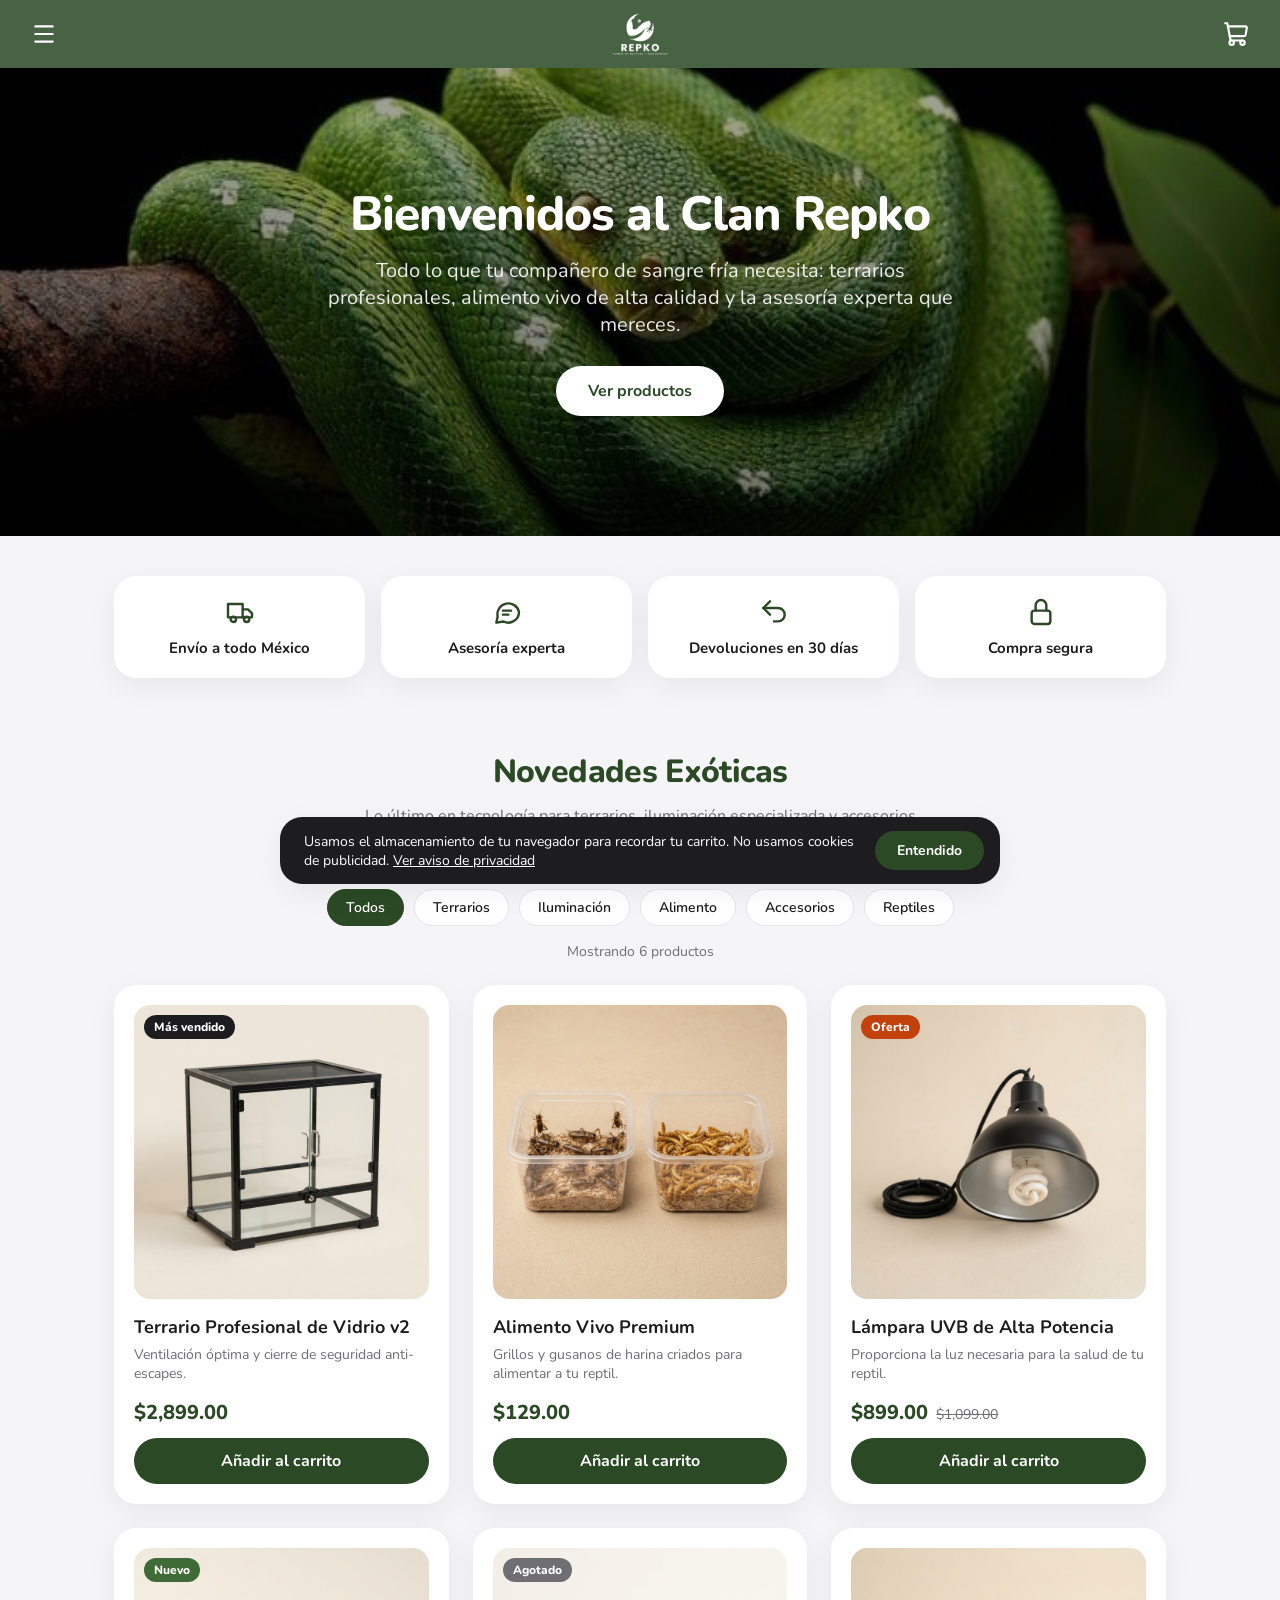
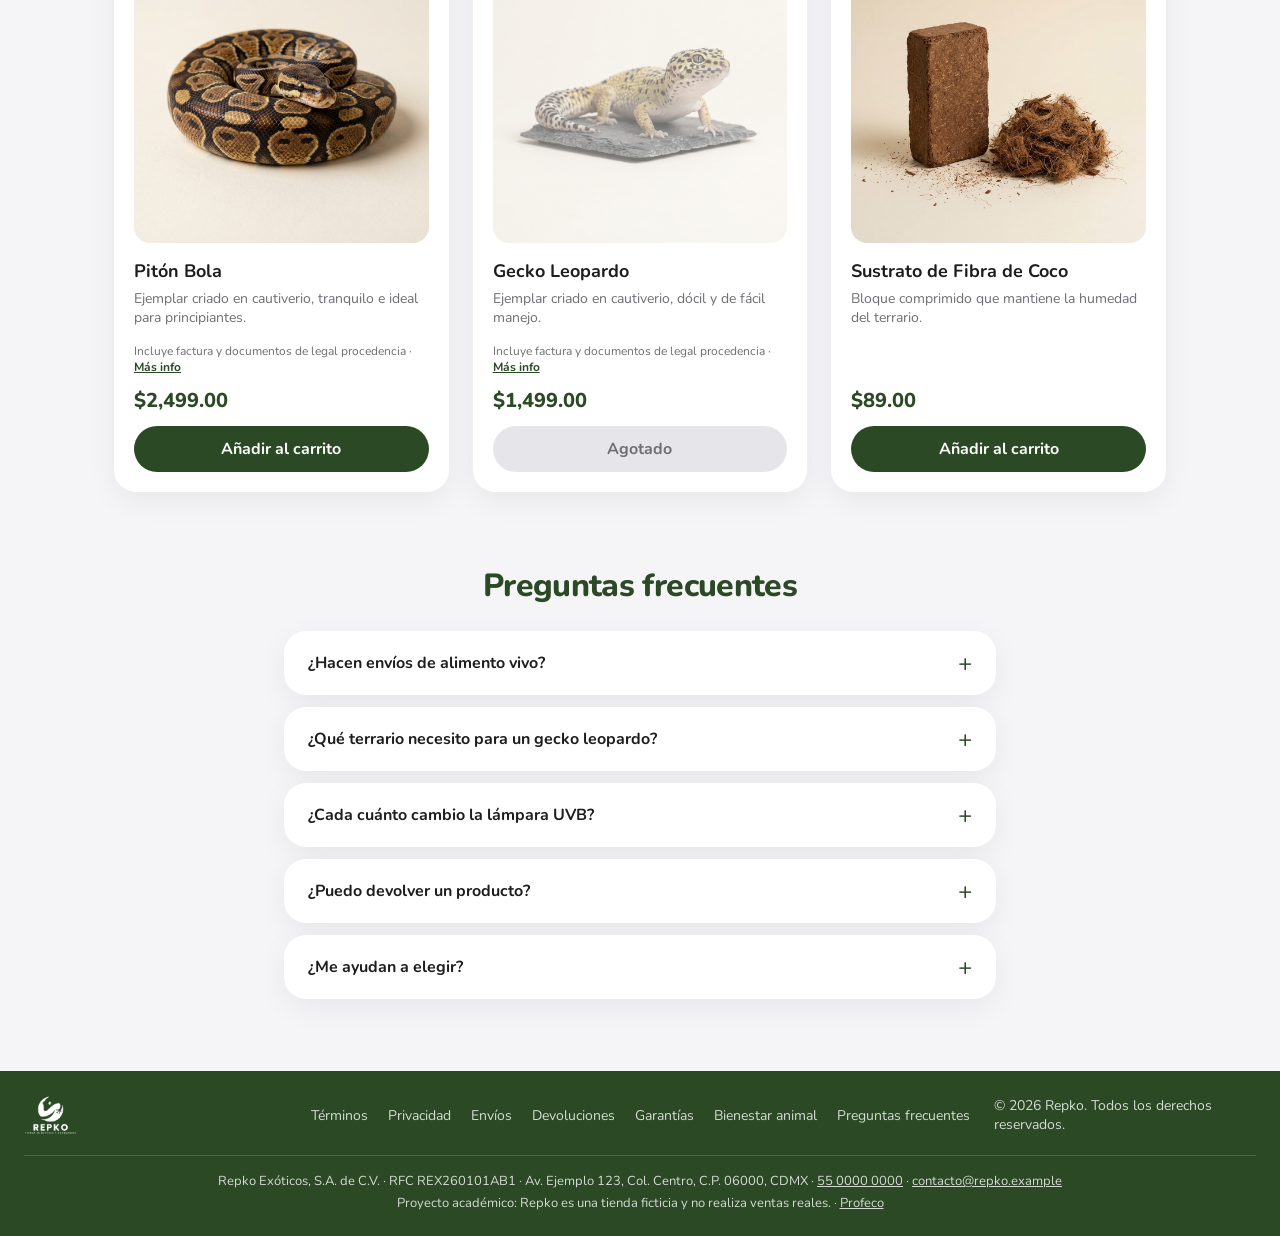
==== commit b45bcc35: "Preparacion de pagina para informacion y legalidades, clasulas, terminos y conficiones, etc. Confirm" ====
--- a/index.html
+++ b/index.html
@@ -50,10 +50,10 @@
                 </li>
                 <li class="benefits__item">
                     <svg class="benefits__icon" viewBox="0 0 24 24" aria-hidden="true" focusable="false">
-                        <path d="M12 3l8 3v6c0 5-3.5 8-8 9-4.5-1-8-4-8-9V6z"/>
-                        <path d="M9 12l2 2 4-4"/>
+                        <path d="M9 14L4 9l5-5"/>
+                        <path d="M4 9h11a5 5 0 0 1 0 10h-3"/>
                     </svg>
-                    <span>Garantía de 30 días</span>
+                    <span>Devoluciones en 30 días</span>
                 </li>
                 <li class="benefits__item">
                     <svg class="benefits__icon" viewBox="0 0 24 24" aria-hidden="true" focusable="false">
@@ -83,28 +83,28 @@
 
             <!-- Estructura productos-->
             <div class="products__grid">
-                <article class="product-card" data-id="terrario-vidrio" data-nombre="Terrario Profesional de Vidrio v2" data-precio="99.99" data-imagen="img/products/glass-terrarium.png" data-categoria="terrarios">
+                <article class="product-card" data-id="terrario-vidrio" data-nombre="Terrario Profesional de Vidrio v2" data-precio="2899" data-imagen="img/products/glass-terrarium.png" data-categoria="terrarios">
                     <div class="product-card__media">
                         <span class="badge badge--top">Más vendido</span>
                         <img class="product-card__image" src="img/products/glass-terrarium.png" alt="Terrario de vidrio con puertas frontales y tapa de malla">
                     </div>
                     <h3 class="product-card__title">Terrario Profesional de Vidrio v2</h3>
                     <p class="product-card__text">Ventilación óptima y cierre de seguridad anti-escapes.</p>
-                    <span class="product-card__price">$99.99</span>
-                    <button class="product-card__button" type="button">Añadir al carrito</button>
-                </article>
-
-                <article class="product-card" data-id="alimento-vivo" data-nombre="Alimento Vivo Premium" data-precio="29.99" data-imagen="img/products/live-crickets-mealworms.png" data-categoria="alimento">
+                    <span class="product-card__price">$2,899.00</span>
+                    <button class="product-card__button" type="button">Añadir al carrito</button>
+                </article>
+
+                <article class="product-card" data-id="alimento-vivo" data-nombre="Alimento Vivo Premium" data-precio="129" data-imagen="img/products/live-crickets-mealworms.png" data-categoria="alimento">
                     <div class="product-card__media">
                         <img class="product-card__image" src="img/products/live-crickets-mealworms.png" alt="Dos recipientes con grillos y gusanos de harina vivos">
                     </div>
                     <h3 class="product-card__title">Alimento Vivo Premium</h3>
                     <p class="product-card__text">Grillos y gusanos de harina criados para alimentar a tu reptil.</p>
-                    <span class="product-card__price">$29.99</span>
-                    <button class="product-card__button" type="button">Añadir al carrito</button>
-                </article>
-
-                <article class="product-card" data-id="lampara-uvb" data-nombre="Lámpara UVB de Alta Potencia" data-precio="49.99" data-imagen="img/products/uvb-dome-lamp.png" data-categoria="iluminacion">
+                    <span class="product-card__price">$129.00</span>
+                    <button class="product-card__button" type="button">Añadir al carrito</button>
+                </article>
+
+                <article class="product-card" data-id="lampara-uvb" data-nombre="Lámpara UVB de Alta Potencia" data-precio="899" data-imagen="img/products/uvb-dome-lamp.png" data-categoria="iluminacion">
                     <div class="product-card__media">
                         <span class="badge badge--oferta">Oferta</span>
                         <img class="product-card__image" src="img/products/uvb-dome-lamp.png" alt="Lámpara de domo negra con foco para terrario">
@@ -112,41 +112,43 @@
                     <h3 class="product-card__title">Lámpara UVB de Alta Potencia</h3>
                     <p class="product-card__text">Proporciona la luz necesaria para la salud de tu reptil.</p>
                     <div class="product-card__prices">
-                        <span class="product-card__price">$49.99</span>
-                        <del class="product-card__old-price">$59.99</del>
-                    </div>
-                    <button class="product-card__button" type="button">Añadir al carrito</button>
-                </article>
-
-                <article class="product-card" data-id="piton-bola" data-nombre="Pitón Bola" data-precio="189.99" data-imagen="img/products/ball-python.png" data-categoria="reptiles">
+                        <span class="product-card__price">$899.00</span>
+                        <del class="product-card__old-price">$1,099.00</del>
+                    </div>
+                    <button class="product-card__button" type="button">Añadir al carrito</button>
+                </article>
+
+                <article class="product-card" data-id="piton-bola" data-nombre="Pitón Bola" data-precio="2499" data-imagen="img/products/ball-python.png" data-categoria="reptiles">
                     <div class="product-card__media">
                         <span class="badge badge--nuevo">Nuevo</span>
                         <img class="product-card__image" src="img/products/ball-python.png" alt="Pitón bola enroscada con manchas cafés y doradas">
                     </div>
                     <h3 class="product-card__title">Pitón Bola</h3>
                     <p class="product-card__text">Ejemplar criado en cautiverio, tranquilo e ideal para principiantes.</p>
-                    <span class="product-card__price">$189.99</span>
-                    <button class="product-card__button" type="button">Añadir al carrito</button>
-                </article>
-
-                <article class="product-card" data-id="gecko-leopardo" data-nombre="Gecko Leopardo" data-precio="119.99" data-imagen="img/products/leopard-gecko.png" data-categoria="reptiles" data-agotado="true">
+                    <p class="product-card__legal">Incluye factura y documentos de legal procedencia · <a href="legal.html#bienestar">Más info</a></p>
+                    <span class="product-card__price">$2,499.00</span>
+                    <button class="product-card__button" type="button">Añadir al carrito</button>
+                </article>
+
+                <article class="product-card" data-id="gecko-leopardo" data-nombre="Gecko Leopardo" data-precio="1499" data-imagen="img/products/leopard-gecko.png" data-categoria="reptiles" data-agotado="true">
                     <div class="product-card__media">
                         <span class="badge badge--agotado">Agotado</span>
                         <img class="product-card__image" src="img/products/leopard-gecko.png" alt="Gecko leopardo amarillo con manchas negras sobre una piedra">
                     </div>
                     <h3 class="product-card__title">Gecko Leopardo</h3>
                     <p class="product-card__text">Ejemplar criado en cautiverio, dócil y de fácil manejo.</p>
-                    <span class="product-card__price">$119.99</span>
-                    <button class="product-card__button" type="button">Añadir al carrito</button>
-                </article>
-
-                <article class="product-card" data-id="sustrato-coco" data-nombre="Sustrato de Fibra de Coco" data-precio="14.99" data-imagen="img/products/coco-fiber-substrate.png" data-categoria="accesorios">
+                    <p class="product-card__legal">Incluye factura y documentos de legal procedencia · <a href="legal.html#bienestar">Más info</a></p>
+                    <span class="product-card__price">$1,499.00</span>
+                    <button class="product-card__button" type="button">Añadir al carrito</button>
+                </article>
+
+                <article class="product-card" data-id="sustrato-coco" data-nombre="Sustrato de Fibra de Coco" data-precio="89" data-imagen="img/products/coco-fiber-substrate.png" data-categoria="accesorios">
                     <div class="product-card__media">
                         <img class="product-card__image" src="img/products/coco-fiber-substrate.png" alt="Bloque comprimido de fibra de coco junto a fibra suelta">
                     </div>
                     <h3 class="product-card__title">Sustrato de Fibra de Coco</h3>
                     <p class="product-card__text">Bloque comprimido que mantiene la humedad del terrario.</p>
-                    <span class="product-card__price">$14.99</span>
+                    <span class="product-card__price">$89.00</span>
                     <button class="product-card__button" type="button">Añadir al carrito</button>
                 </article>
             </div>
@@ -170,7 +172,7 @@
                 </details>
                 <details class="faq__item">
                     <summary class="faq__question">¿Puedo devolver un producto?</summary>
-                    <p class="faq__answer">Tienes 30 días para devolver accesorios sin usar y en su empaque original. El alimento vivo y los ejemplares no tienen devolución; si llegan con algún problema, escríbenos en las primeras 24 horas.</p>
+                    <p class="faq__answer">Sí. Tienes 5 días hábiles desde que recibes tu pedido para revocar la compra, y 30 días para cambiar o devolver accesorios sin usar y en su empaque. El alimento vivo no tiene devolución por cambio de opinión, pero si llega en mal estado o tu reptil tiene algún problema al llegar, escríbenos en las primeras 24 horas y lo resolvemos. <a href="legal.html#devoluciones">Ver política completa</a></p>
                 </details>
                 <details class="faq__item">
                     <summary class="faq__question">¿Me ayudan a elegir?</summary>
@@ -182,13 +184,20 @@
 
     <footer class="footer">
         <img class="footer__logo" src="img/logos/repko_logo_blanco_transparente.png" alt="Logo Repko">
-        <nav class="footer__nav" aria-label="Enlaces del sitio">
-            <a class="footer__link" href="#">Ayuda</a>
-            <a class="footer__link" href="#">Envíos</a>
-            <a class="footer__link" href="#">Devoluciones</a>
-            <a class="footer__link" href="#">Contacto</a>
+        <nav class="footer__nav" aria-label="Información legal y ayuda">
+            <a class="footer__link" href="legal.html#terminos">Términos</a>
+            <a class="footer__link" href="legal.html#privacidad">Privacidad</a>
+            <a class="footer__link" href="legal.html#envios">Envíos</a>
+            <a class="footer__link" href="legal.html#devoluciones">Devoluciones</a>
+            <a class="footer__link" href="legal.html#garantias">Garantías</a>
+            <a class="footer__link" href="legal.html#bienestar">Bienestar animal</a>
+            <a class="footer__link" href="index.html#faq">Preguntas frecuentes</a>
         </nav>
         <p class="footer__text">© 2026 Repko. Todos los derechos reservados.</p>
+        <div class="footer__legal">
+            <p>Repko Exóticos, S.A. de C.V. · RFC REX260101AB1 · Av. Ejemplo 123, Col. Centro, C.P. 06000, CDMX · <a href="tel:+525500000000">55 0000 0000</a> · <a href="mailto:contacto@repko.example">contacto@repko.example</a></p>
+            <p>Proyecto académico: Repko es una tienda ficticia y no realiza ventas reales. · <a href="https://www.gob.mx/profeco" target="_blank" rel="noopener">Profeco</a></p>
+        </div>
     </footer>
 
     <div class="cart-overlay"></div>
@@ -210,6 +219,10 @@
 
             <p class="menu__label">Ayuda</p>
             <a class="menu__link" href="#faq">Preguntas frecuentes</a>
+            <a class="menu__link" href="legal.html#envios">Envíos</a>
+            <a class="menu__link" href="legal.html#devoluciones">Devoluciones</a>
+            <a class="menu__link" href="legal.html#garantias">Garantías</a>
+            <a class="menu__link" href="legal.html#terminos">Términos y condiciones</a>
         </nav>
     </aside>
 
@@ -228,6 +241,14 @@
         <p class="cart__empty">Tu carrito está vacío.</p>
 
         <div class="cart__footer">
+            <p class="cart__row">
+                <span>Subtotal</span>
+                <span class="cart__subtotal">$0.00</span>
+            </p>
+            <p class="cart__row">
+                <span>Envío</span>
+                <span class="cart__shipping-cost">—</span>
+            </p>
             <p class="cart__total">
                 <span>Total</span>
                 <span class="cart__total-price">$0.00</span>
@@ -236,8 +257,61 @@
         </div>
     </aside>
 
+    <!-- Ventana de confirmación del pedido -->
+    <dialog class="confirm" id="confirmar-pedido" aria-labelledby="confirm-titulo">
+        <h2 class="confirm__title" id="confirm-titulo">Confirma tu pedido</h2>
+
+        <dl class="confirm__summary">
+            <div class="confirm__row">
+                <dt>Productos</dt>
+                <dd class="confirm__pieces">0</dd>
+            </div>
+            <div class="confirm__row">
+                <dt>Subtotal</dt>
+                <dd class="confirm__subtotal">$0.00</dd>
+            </div>
+            <div class="confirm__row">
+                <dt>Envío</dt>
+                <dd class="confirm__shipping">—</dd>
+            </div>
+            <div class="confirm__row confirm__row--total">
+                <dt>Total</dt>
+                <dd class="confirm__total">$0.00</dd>
+            </div>
+        </dl>
+
+        <div class="confirm__checks">
+            <label class="confirm__check">
+                <input class="confirm__input" type="checkbox" id="casilla-terminos">
+                <span>He leído y acepto los <a href="legal.html#terminos" target="_blank" rel="noopener">Términos y condiciones</a> y el <a href="legal.html#privacidad" target="_blank" rel="noopener">Aviso de privacidad</a>.</span>
+            </label>
+            <label class="confirm__check" id="bloque-reptiles" hidden>
+                <input class="confirm__input" type="checkbox" id="casilla-reptiles">
+                <span>Confirmo que soy mayor de 18 años, que tengo listo el hábitat del ejemplar y que acepto la <a href="legal.html#bienestar" target="_blank" rel="noopener">Política de bienestar animal</a>.</span>
+            </label>
+            <label class="confirm__check">
+                <input class="confirm__input" type="checkbox" id="casilla-promociones">
+                <span>Quiero recibir promociones y novedades por correo.</span>
+            </label>
+        </div>
+
+        <p class="confirm__note">Tienes 5 días hábiles después de recibir tu pedido para revocar la compra. Los ejemplares vivos incluyen factura y documentos de legal procedencia.</p>
+        <p class="confirm__note"><strong>Repko Exóticos, S.A. de C.V.</strong> usará tus datos para procesar y enviar tu pedido, emitir tu factura y atender garantías. Si lo autorizas, también para enviarte promociones. Consulta el <a href="legal.html#privacidad" target="_blank" rel="noopener">Aviso de privacidad integral</a>.</p>
+
+        <div class="confirm__actions">
+            <button class="confirm__back" type="button">Volver al carrito</button>
+            <button class="confirm__submit" type="button" disabled>Confirmar pedido</button>
+        </div>
+    </dialog>
+
     <div class="toast" role="status" aria-live="polite"></div>
 
+    <div class="storage-notice" role="region" aria-label="Aviso de almacenamiento" hidden>
+        <p class="storage-notice__text">Usamos el almacenamiento de tu navegador para recordar tu carrito. No usamos cookies de publicidad. <a href="legal.html#privacidad">Ver aviso de privacidad</a></p>
+        <button class="storage-notice__button" type="button">Entendido</button>
+    </div>
+
+    <script src="js/avisos.js"></script>
     <script src="js/main.js"></script>
 </body>
 </html>
--- a/css/styles.css
+++ b/css/styles.css
@@ -29,17 +29,17 @@
     scroll-behavior: smooth;
   }
 }
-.faq__title, .products__title, .hero__title {
+.legal__heading, .legal__title, .faq__title, .products__title, .hero__title {
   font-weight: 800;
   letter-spacing: -0.02em;
 }
 
-.cart__total-price, .cart__price, .product-card__price {
+.confirm__row--total dd, .cart__total-price, .cart__price, .product-card__price {
   font-weight: 800;
   color: #2a4924;
 }
 
-.cart__checkout, .product-card__button {
+.confirm__submit, .storage-notice__button, .cart__checkout, .product-card__button {
   padding: 12px;
   border-radius: 999px;
   background-color: #2a4924;
@@ -47,20 +47,20 @@
   font-weight: 700;
   transition: background-color 0.2s, transform 0.1s;
 }
-.cart__checkout:hover, .product-card__button:hover {
+.confirm__submit:hover, .storage-notice__button:hover, .cart__checkout:hover, .product-card__button:hover {
   background-color: #3f6b36;
 }
-.cart__checkout:active, .product-card__button:active {
+.confirm__submit:active, .storage-notice__button:active, .cart__checkout:active, .product-card__button:active {
   transform: scale(0.97);
 }
-.cart__checkout:disabled, .product-card__button:disabled {
+.confirm__submit:disabled, .storage-notice__button:disabled, .cart__checkout:disabled, .product-card__button:disabled {
   background-color: #e5e5ea;
   color: #6e6e73;
   cursor: not-allowed;
   transform: none;
 }
 
-.menu__title, .cart__title {
+.confirm__title, .menu__title, .cart__title {
   font-size: 20px;
   font-weight: 600;
   letter-spacing: -0.02em;
@@ -134,6 +134,26 @@
 }
 .header__count--visible {
   transform: scale(1);
+}
+
+.header--legal {
+  display: grid;
+  grid-template-columns: 1fr auto 1fr;
+  gap: 12px;
+}
+
+.header__back {
+  color: #ffffff;
+  font-size: 14px;
+  font-weight: 700;
+  text-decoration: none;
+}
+.header__back:hover {
+  text-decoration: underline;
+}
+
+.header__home {
+  display: block;
 }
 
 /* ===== Hero ===== */
@@ -337,6 +357,15 @@
   font-size: 14px;
   color: #6e6e73;
 }
+.product-card__legal {
+  margin-bottom: 12px;
+  font-size: 12px;
+  color: #6e6e73;
+}
+.product-card__legal a {
+  color: #2a4924;
+  font-weight: 700;
+}
 .product-card__price {
   font-size: 20px;
 }
@@ -498,6 +527,14 @@
   padding-top: 16px;
   border-top: 1px solid #e5e5ea;
 }
+.cart__row {
+  display: flex;
+  align-items: center;
+  justify-content: space-between;
+  margin-bottom: 6px;
+  font-size: 14px;
+  color: #6e6e73;
+}
 .cart__total {
   display: flex;
   align-items: center;
@@ -612,6 +649,10 @@
   padding: 0 24px 20px;
   color: #6e6e73;
   line-height: 1.5;
+}
+.faq__answer a {
+  color: #2a4924;
+  font-weight: 700;
 }
 
 /* ===== Aviso ===== */
@@ -672,6 +713,274 @@
   font-size: 14px;
   opacity: 0.8;
 }
+.footer__legal {
+  grid-column: 1/-1;
+  display: flex;
+  flex-direction: column;
+  gap: 4px;
+  margin-top: 20px;
+  padding-top: 16px;
+  border-top: 1px solid rgba(255, 255, 255, 0.2);
+  font-size: 13px;
+  text-align: center;
+  opacity: 0.8;
+}
+.footer__legal a {
+  color: #ffffff;
+}
+
+/* ===== Aviso de almacenamiento ===== */
+.storage-notice {
+  position: fixed;
+  bottom: 16px;
+  left: 50%;
+  z-index: 15;
+  display: flex;
+  align-items: center;
+  gap: 16px;
+  width: min(720px, 100% - 32px);
+  padding: 14px 16px 14px 24px;
+  border-radius: 22px;
+  background-color: #1d1d1f;
+  color: #ffffff;
+  font-size: 14px;
+  box-shadow: 0 8px 30px rgba(0, 0, 0, 0.06);
+  transform: translateX(-50%);
+}
+.storage-notice[hidden] {
+  display: none;
+}
+.storage-notice__text a {
+  color: #ffffff;
+}
+.storage-notice__button {
+  flex-shrink: 0;
+  padding: 10px 22px;
+}
+
+/* ===== Ventana de confirmacion ===== */
+.confirm {
+  width: min(520px, 100% - 32px);
+  max-height: calc(100% - 32px);
+  margin: auto;
+  padding: 28px;
+  border: none;
+  border-radius: 22px;
+  background-color: #ffffff;
+  color: #1d1d1f;
+  box-shadow: 0 8px 30px rgba(0, 0, 0, 0.06);
+}
+.confirm::backdrop {
+  background-color: rgba(29, 29, 31, 0.45);
+}
+.confirm__title {
+  margin-bottom: 16px;
+}
+.confirm__summary {
+  margin-bottom: 20px;
+  padding: 16px;
+  border-radius: 16px;
+  background-color: #f5f5f7;
+}
+.confirm__row {
+  display: flex;
+  align-items: center;
+  justify-content: space-between;
+  padding: 3px 0;
+  font-size: 14px;
+  color: #6e6e73;
+}
+.confirm__row--total {
+  margin-top: 6px;
+  padding-top: 9px;
+  border-top: 1px solid #e5e5ea;
+  font-size: 18px;
+  font-weight: 700;
+  color: #1d1d1f;
+}
+.confirm__checks {
+  display: flex;
+  flex-direction: column;
+  gap: 12px;
+  margin-bottom: 16px;
+}
+.confirm__check {
+  display: flex;
+  align-items: flex-start;
+  gap: 10px;
+  font-size: 14px;
+  line-height: 1.4;
+  cursor: pointer;
+}
+.confirm__check[hidden] {
+  display: none;
+}
+.confirm__check a {
+  color: #2a4924;
+  font-weight: 700;
+}
+.confirm__input {
+  flex-shrink: 0;
+  width: 18px;
+  height: 18px;
+  margin-top: 1px;
+  accent-color: #2a4924;
+}
+.confirm__note {
+  margin-bottom: 8px;
+  font-size: 12px;
+  line-height: 1.4;
+  color: #6e6e73;
+}
+.confirm__note a {
+  color: #2a4924;
+}
+.confirm__actions {
+  display: flex;
+  justify-content: flex-end;
+  gap: 12px;
+  margin-top: 20px;
+}
+.confirm__back {
+  padding: 12px 20px;
+  border-radius: 999px;
+  background-color: #f5f5f7;
+  color: #1d1d1f;
+  font-weight: 700;
+  transition: background-color 0.2s;
+}
+.confirm__back:hover {
+  background-color: #e5e5ea;
+}
+.confirm__submit {
+  padding: 12px 24px;
+}
+
+/* ===== Pagina legal ===== */
+.legal {
+  max-width: 1100px;
+  margin: 0 auto;
+  padding: 48px 24px 72px;
+}
+.legal__title {
+  font-size: 40px;
+  color: #2a4924;
+}
+.legal__notice {
+  max-width: 70ch;
+  margin: 20px 0 10px;
+  padding: 16px 20px;
+  border-left: 4px solid #3f6b36;
+  border-radius: 16px;
+  background-color: #ffffff;
+  box-shadow: 0 8px 30px rgba(0, 0, 0, 0.06);
+  font-size: 15px;
+  line-height: 1.5;
+}
+.legal__updated {
+  margin-bottom: 32px;
+  font-size: 14px;
+  color: #6e6e73;
+}
+.legal__layout {
+  display: grid;
+  grid-template-columns: 260px 1fr;
+  gap: 32px;
+  align-items: start;
+}
+.legal__index {
+  position: sticky;
+  top: 92px;
+  padding: 20px;
+  border-radius: 22px;
+  background-color: #ffffff;
+  box-shadow: 0 8px 30px rgba(0, 0, 0, 0.06);
+}
+.legal__index-title {
+  margin-bottom: 8px;
+  font-size: 12px;
+  font-weight: 700;
+  letter-spacing: 0.08em;
+  text-transform: uppercase;
+  color: #6e6e73;
+}
+.legal__index-list {
+  display: flex;
+  flex-direction: column;
+  gap: 2px;
+  list-style: none;
+}
+.legal__index-link {
+  display: block;
+  padding: 8px 12px;
+  border-radius: 12px;
+  color: #1d1d1f;
+  font-size: 14px;
+  font-weight: 600;
+  text-decoration: none;
+  transition: background-color 0.2s, color 0.2s;
+}
+.legal__index-link:hover {
+  background-color: #f5f5f7;
+  color: #2a4924;
+}
+.legal__content {
+  display: flex;
+  flex-direction: column;
+  gap: 24px;
+  min-width: 0;
+}
+.legal__section {
+  padding: 32px;
+  border-radius: 22px;
+  background-color: #ffffff;
+  box-shadow: 0 8px 30px rgba(0, 0, 0, 0.06);
+  scroll-margin-top: 88px;
+  overflow-wrap: break-word;
+}
+.legal__section h3 {
+  max-width: 70ch;
+  margin: 24px 0 8px;
+  font-size: 17px;
+  font-weight: 700;
+}
+.legal__section p,
+.legal__section ul,
+.legal__section ol {
+  max-width: 70ch;
+  margin-bottom: 12px;
+  line-height: 1.6;
+}
+.legal__section ul,
+.legal__section ol {
+  padding-left: 22px;
+}
+.legal__section li {
+  margin-bottom: 6px;
+}
+.legal__section a {
+  color: #2a4924;
+  font-weight: 600;
+}
+.legal__heading {
+  margin-bottom: 8px;
+  font-size: 26px;
+  color: #2a4924;
+}
+.legal__data {
+  display: grid;
+  grid-template-columns: max-content 1fr;
+  gap: 10px 24px;
+  margin-top: 16px;
+  line-height: 1.5;
+}
+.legal__data dt {
+  font-weight: 700;
+}
+.legal__data a {
+  color: #2a4924;
+  font-weight: 600;
+}
 
 /* ===== Responsive ===== */
 @media screen and (max-width: 820px) {
@@ -706,6 +1015,51 @@
   }
   .faq__title {
     font-size: 28px;
+  }
+  .footer {
+    grid-template-columns: 1fr;
+    justify-items: center;
+    gap: 12px;
+    text-align: center;
+  }
+  .footer__text {
+    justify-self: center;
+  }
+  .footer__nav {
+    justify-content: center;
+  }
+  .footer__legal {
+    margin-top: 8px;
+  }
+  .legal__layout {
+    grid-template-columns: minmax(0, 1fr);
+    gap: 24px;
+  }
+  .legal__index {
+    position: static;
+    padding: 0;
+    background: transparent;
+    box-shadow: none;
+  }
+  .legal__index-title {
+    display: none;
+  }
+  .legal__index-list {
+    flex-direction: row;
+    gap: 8px;
+    overflow-x: auto;
+    padding-bottom: 4px;
+    scrollbar-width: none;
+  }
+  .legal__index-list::-webkit-scrollbar {
+    display: none;
+  }
+  .legal__index-link {
+    padding: 8px 16px;
+    border: 1px solid #e5e5ea;
+    border-radius: 999px;
+    background-color: #ffffff;
+    white-space: nowrap;
   }
 }
 @media screen and (max-width: 480px) {
@@ -791,16 +1145,48 @@
     width: calc(100% - 32px);
     text-align: center;
   }
-  .footer {
+  .header__back {
+    font-size: 13px;
+  }
+  .storage-notice {
+    flex-direction: column;
+    gap: 10px;
+    padding: 16px;
+    text-align: center;
+  }
+  .storage-notice__button {
+    width: 100%;
+  }
+  .confirm {
+    width: 100%;
+    max-width: 100%;
+    margin: auto 0 0;
+    padding: 24px 16px;
+    border-radius: 22px 22px 0 0;
+  }
+  .confirm__actions {
+    flex-direction: column-reverse;
+  }
+  .confirm__back, .confirm__submit {
+    width: 100%;
+  }
+  .legal {
+    padding: 32px 10px 48px;
+  }
+  .legal__title {
+    font-size: 30px;
+  }
+  .legal__section {
+    padding: 22px 16px;
+  }
+  .legal__heading {
+    font-size: 22px;
+  }
+  .legal__data {
     grid-template-columns: 1fr;
-    justify-items: center;
-    gap: 12px;
-    text-align: center;
-  }
-  .footer__text {
-    justify-self: center;
-  }
-  .footer__nav {
-    justify-content: center;
-  }
-}
+    gap: 2px;
+  }
+  .legal__data dd {
+    margin-bottom: 10px;
+  }
+}
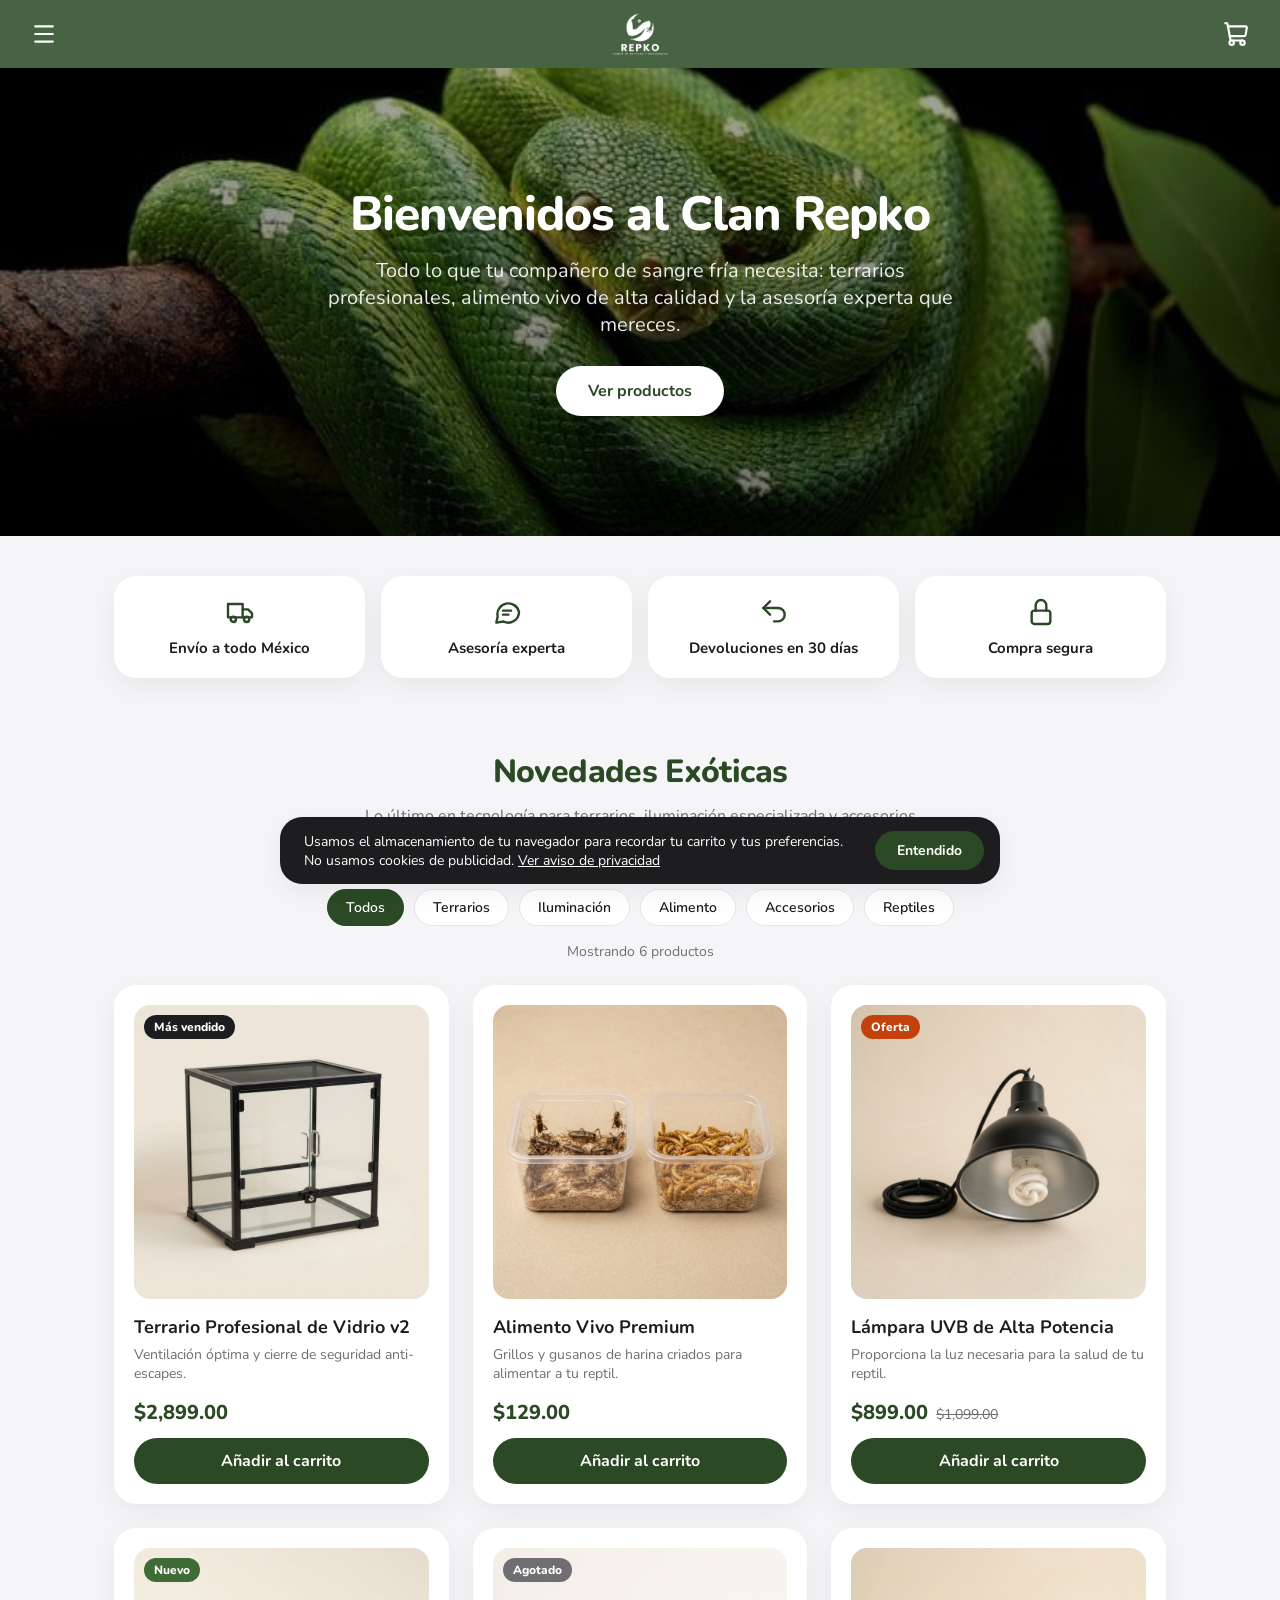
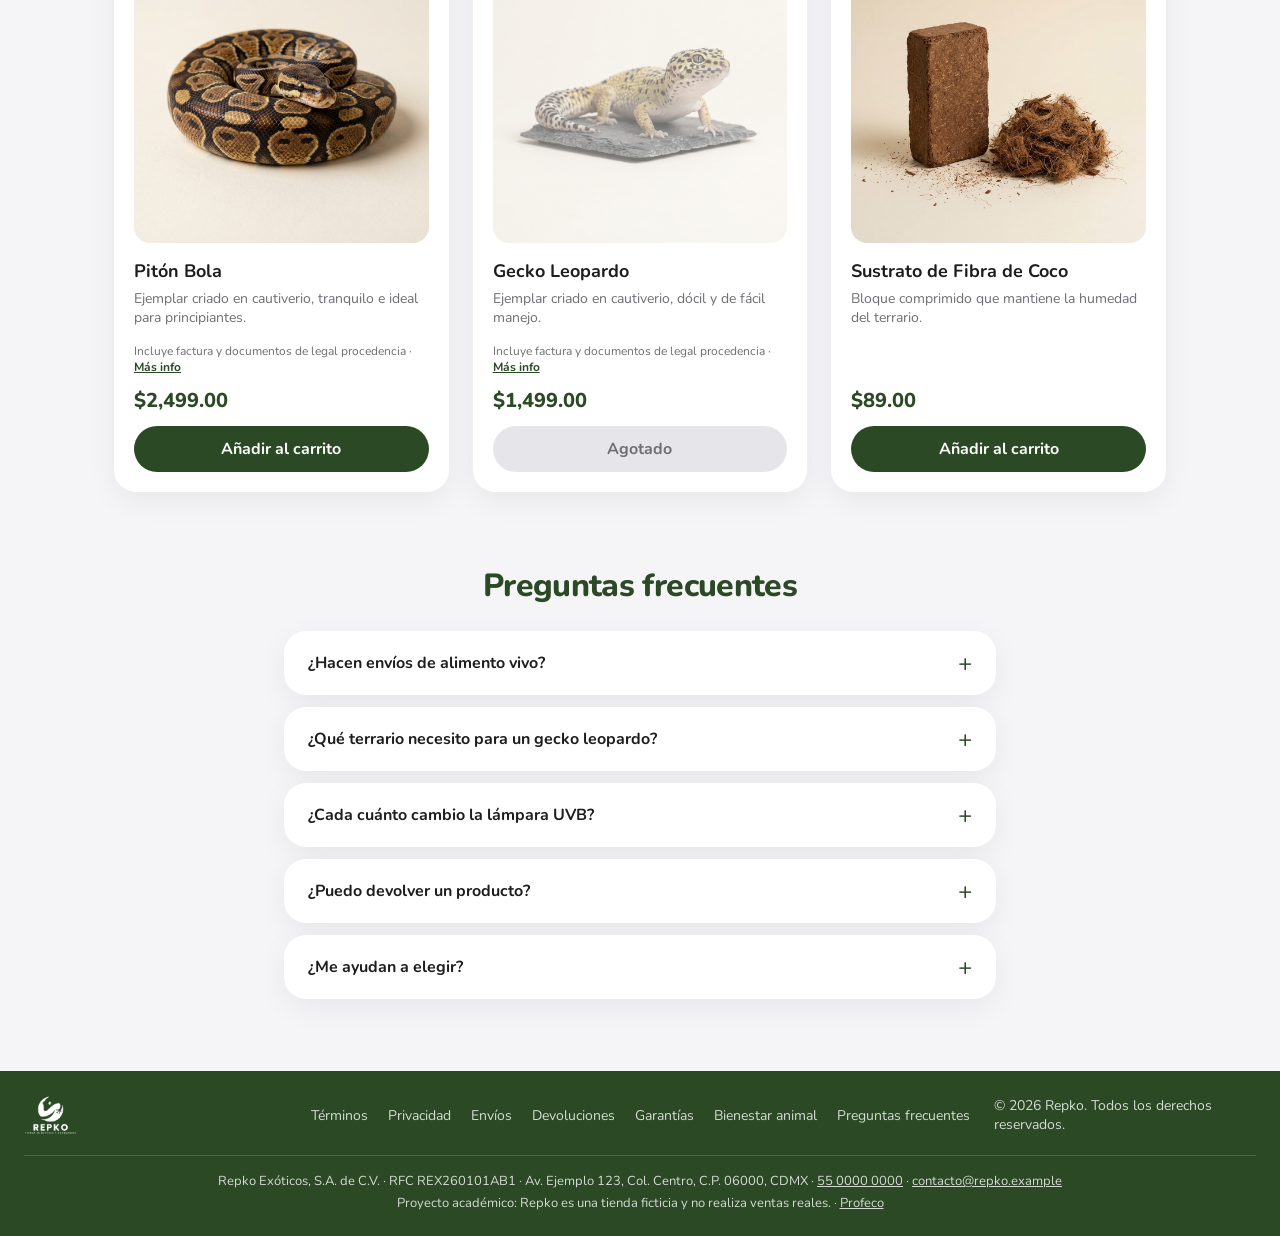
==== commit abe879f4: "Agrega README con capturas y corrige textos de privacidad" ====
--- a/index.html
+++ b/index.html
@@ -307,7 +307,7 @@
     <div class="toast" role="status" aria-live="polite"></div>
 
     <div class="storage-notice" role="region" aria-label="Aviso de almacenamiento" hidden>
-        <p class="storage-notice__text">Usamos el almacenamiento de tu navegador para recordar tu carrito. No usamos cookies de publicidad. <a href="legal.html#privacidad">Ver aviso de privacidad</a></p>
+        <p class="storage-notice__text">Usamos el almacenamiento de tu navegador para recordar tu carrito y tus preferencias. No usamos cookies de publicidad. <a href="legal.html#privacidad">Ver aviso de privacidad</a></p>
         <button class="storage-notice__button" type="button">Entendido</button>
     </div>
 
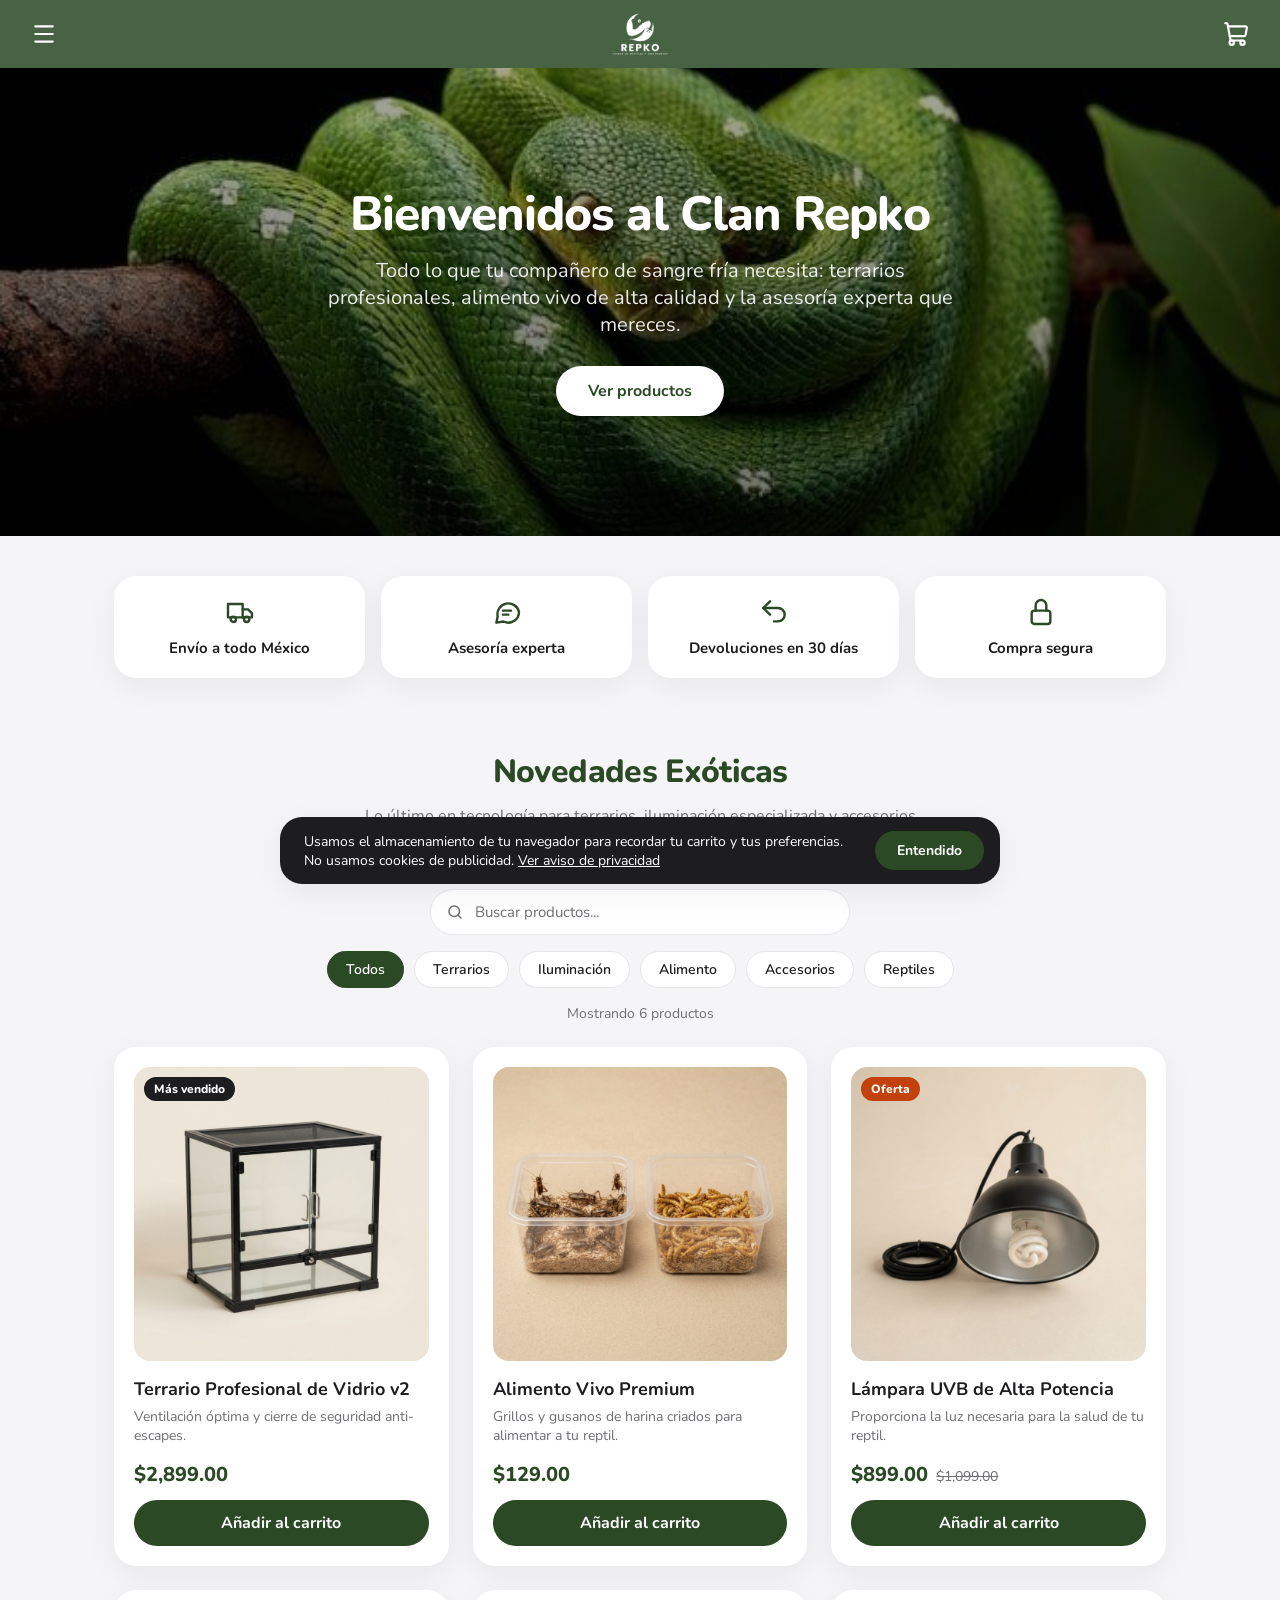
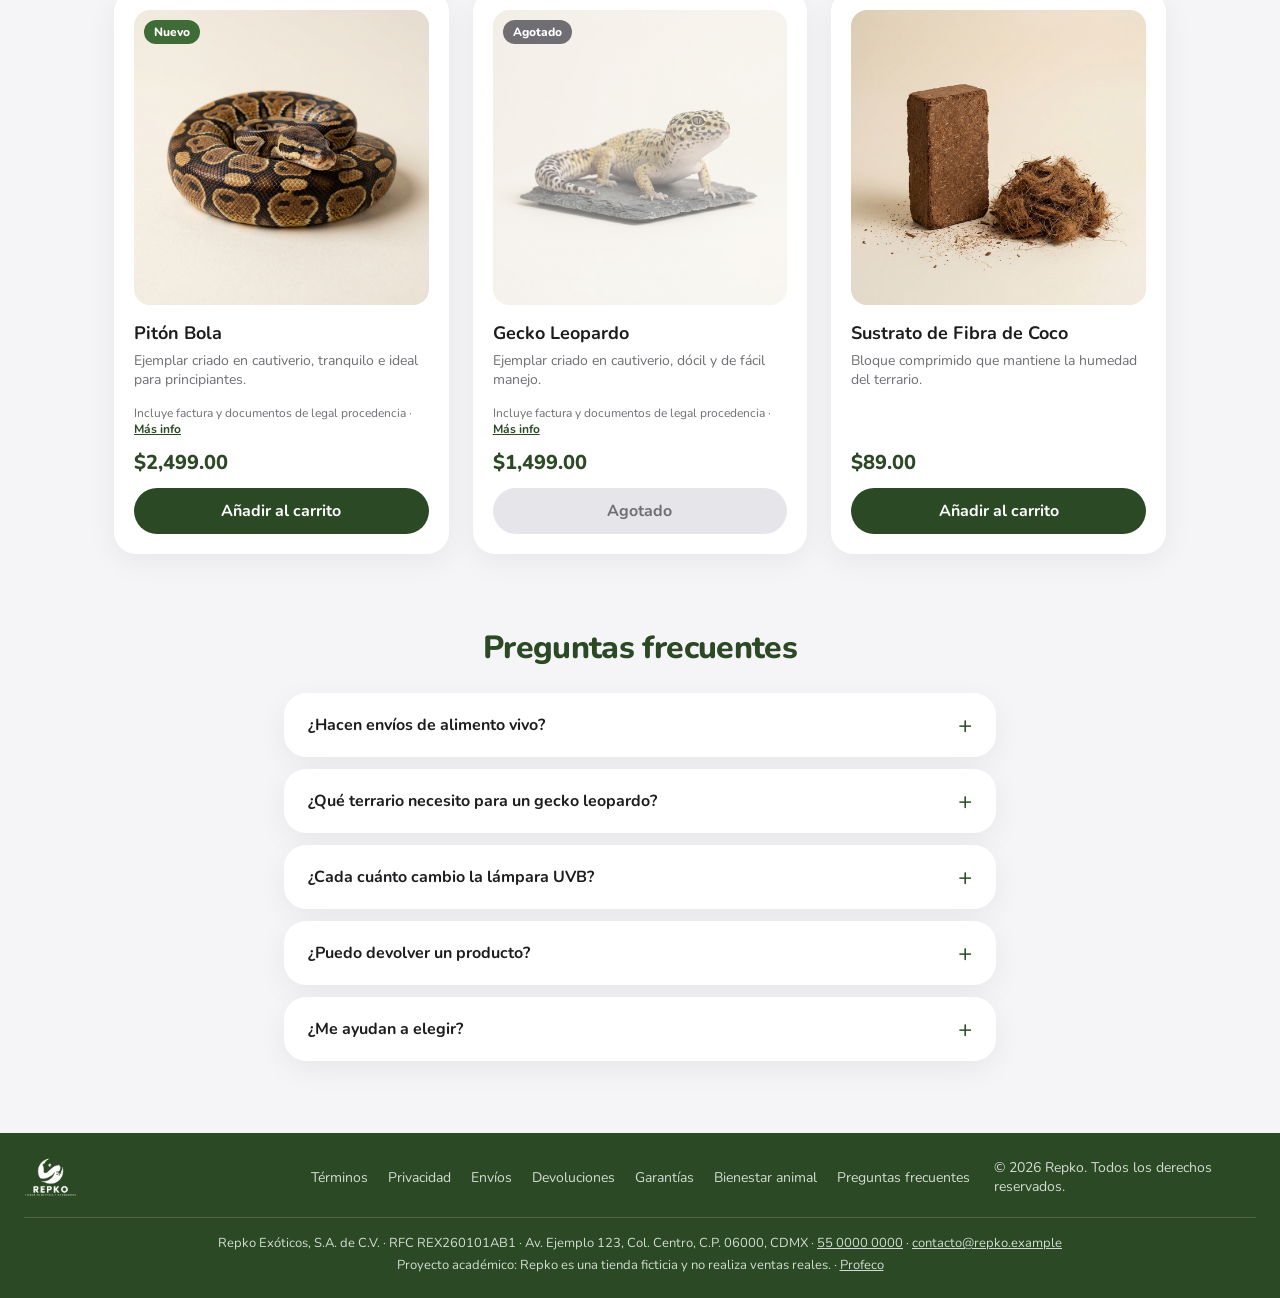
==== commit afaaf830: "Agrega buscador de productos" ====
--- a/index.html
+++ b/index.html
@@ -70,6 +70,15 @@
             <h2 class="products__title">Novedades Exóticas</h2>
             <p class="products__text">Lo último en tecnología para terrarios, iluminación especializada y accesorios premium recién llegados a nuestro inventario.</p>
 
+            <!-- Buscador -->
+            <div class="search">
+                <svg class="search__icon" viewBox="0 0 24 24" aria-hidden="true" focusable="false">
+                    <circle cx="11" cy="11" r="7"/>
+                    <path d="M20 20l-4-4"/>
+                </svg>
+                <input class="search__input" type="search" id="buscador" placeholder="Buscar productos..." aria-label="Buscar productos" autocomplete="off">
+            </div>
+
             <!-- Filtros por categoría -->
             <div class="filters" role="group" aria-label="Filtrar por categoría">
                 <button class="filters__button" type="button" data-filtro="todos" aria-pressed="true">Todos</button>
@@ -152,6 +161,7 @@
                     <button class="product-card__button" type="button">Añadir al carrito</button>
                 </article>
             </div>
+            <p class="products__empty" hidden>No encontramos productos con esa búsqueda.</p>
         </section>
 
         <!-- Preguntas frecuentes -->
--- a/css/styles.css
+++ b/css/styles.css
@@ -256,6 +256,50 @@
   display: grid;
   grid-template-columns: repeat(auto-fill, minmax(250px, 1fr));
   gap: 24px;
+}
+.products__empty {
+  padding: 40px 0;
+  color: #6e6e73;
+}
+
+/* ===== Buscador ===== */
+.search {
+  position: relative;
+  max-width: 420px;
+  margin: 0 auto 16px;
+}
+.search__icon {
+  position: absolute;
+  top: 50%;
+  left: 16px;
+  width: 18px;
+  height: 18px;
+  fill: none;
+  stroke: currentColor;
+  stroke-width: 2;
+  stroke-linecap: round;
+  color: #6e6e73;
+  transform: translateY(-50%);
+  pointer-events: none;
+}
+.search__input {
+  width: 100%;
+  padding: 12px 18px 12px 44px;
+  border: 1px solid #e5e5ea;
+  border-radius: 999px;
+  background-color: #ffffff;
+  color: #1d1d1f;
+  font: inherit;
+  font-size: 15px;
+  transition: border-color 0.2s, box-shadow 0.2s;
+}
+.search__input::placeholder {
+  color: #6e6e73;
+}
+.search__input:focus {
+  border-color: #3f6b36;
+  outline: none;
+  box-shadow: 0 0 0 3px rgba(63, 107, 54, 0.2);
 }
 
 /* ===== Filtros ===== */
@@ -461,7 +505,7 @@
 .cart__item {
   display: grid;
   grid-template-columns: 64px 1fr auto;
-  grid-template-areas: "img nombre borrar" "img cantidad precio";
+  grid-template-areas: "img nombre borrar" "img detalle detalle";
   column-gap: 16px;
   row-gap: 8px;
   align-items: center;
@@ -481,11 +525,12 @@
   line-height: 1.3;
 }
 .cart__price {
-  grid-area: precio;
+  grid-area: detalle;
   justify-self: end;
 }
 .cart__qty {
-  grid-area: cantidad;
+  grid-area: detalle;
+  justify-self: start;
   display: flex;
   align-items: center;
   gap: 10px;
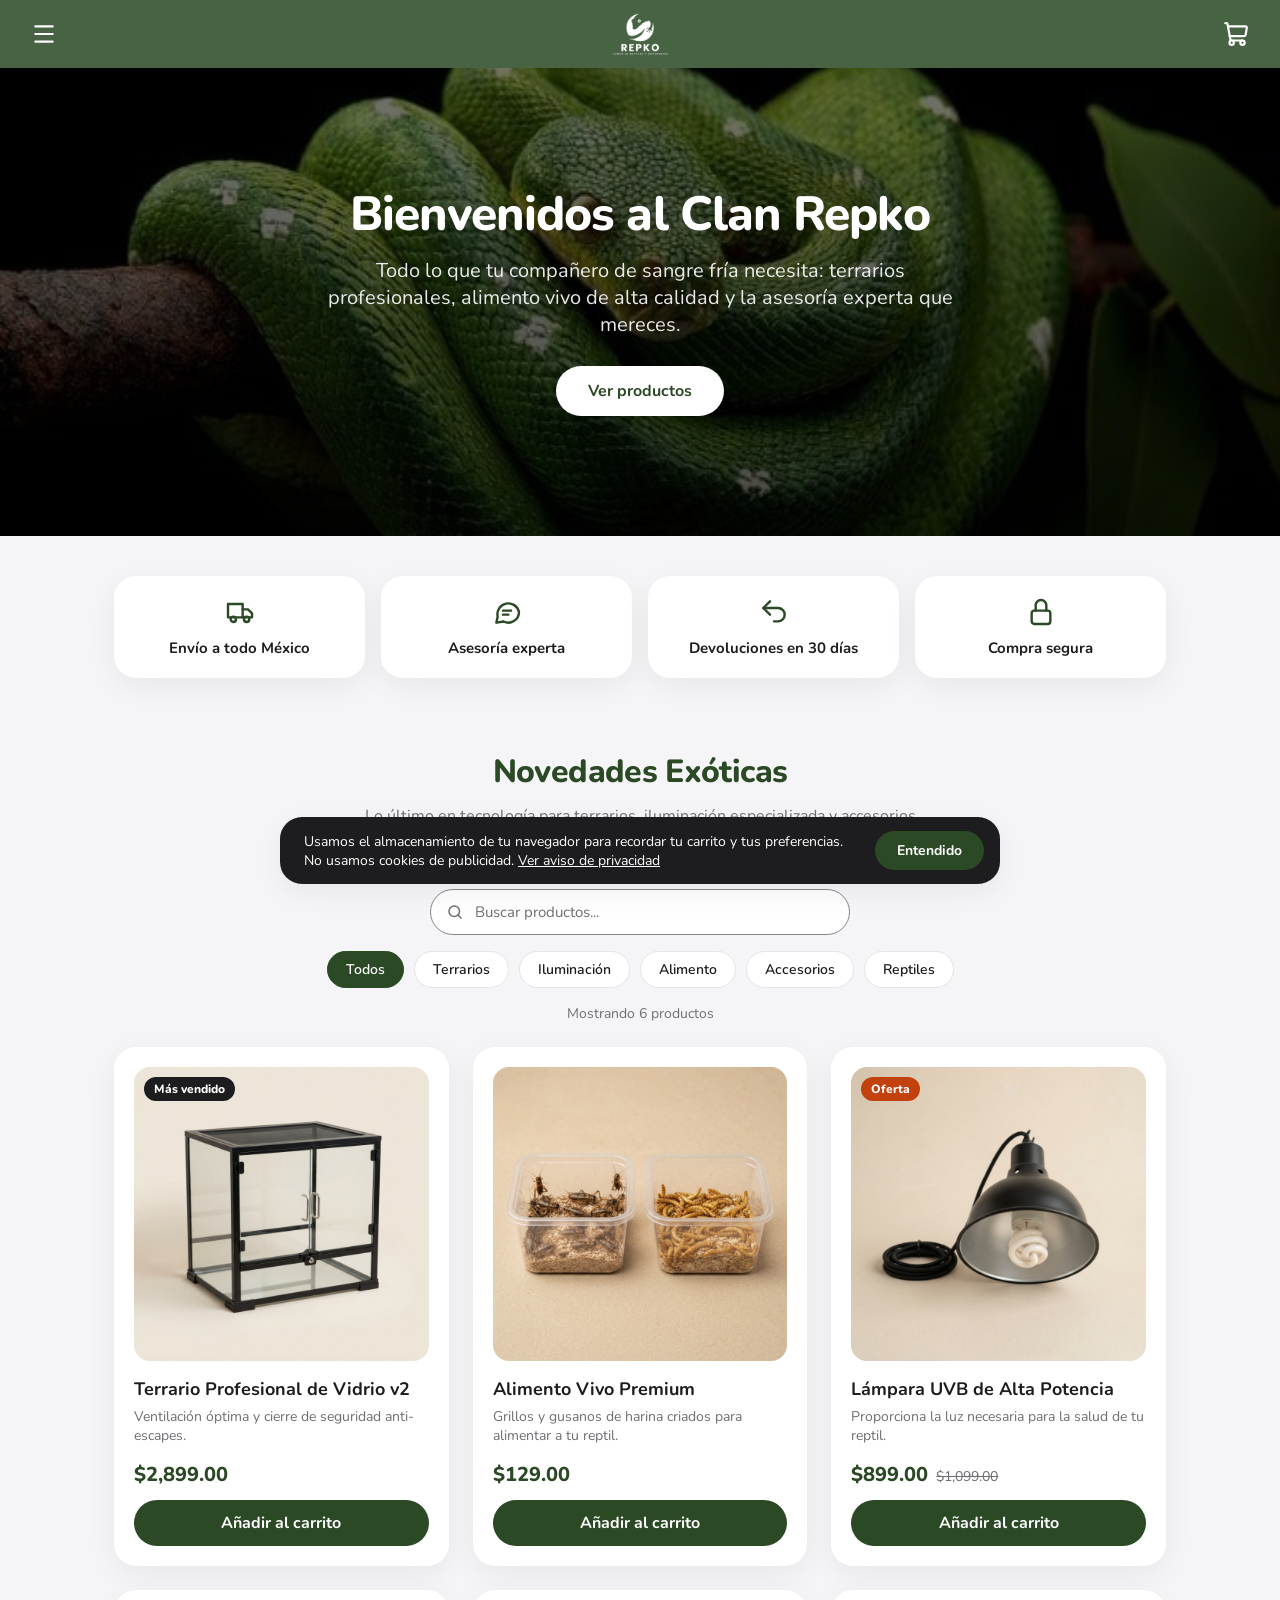
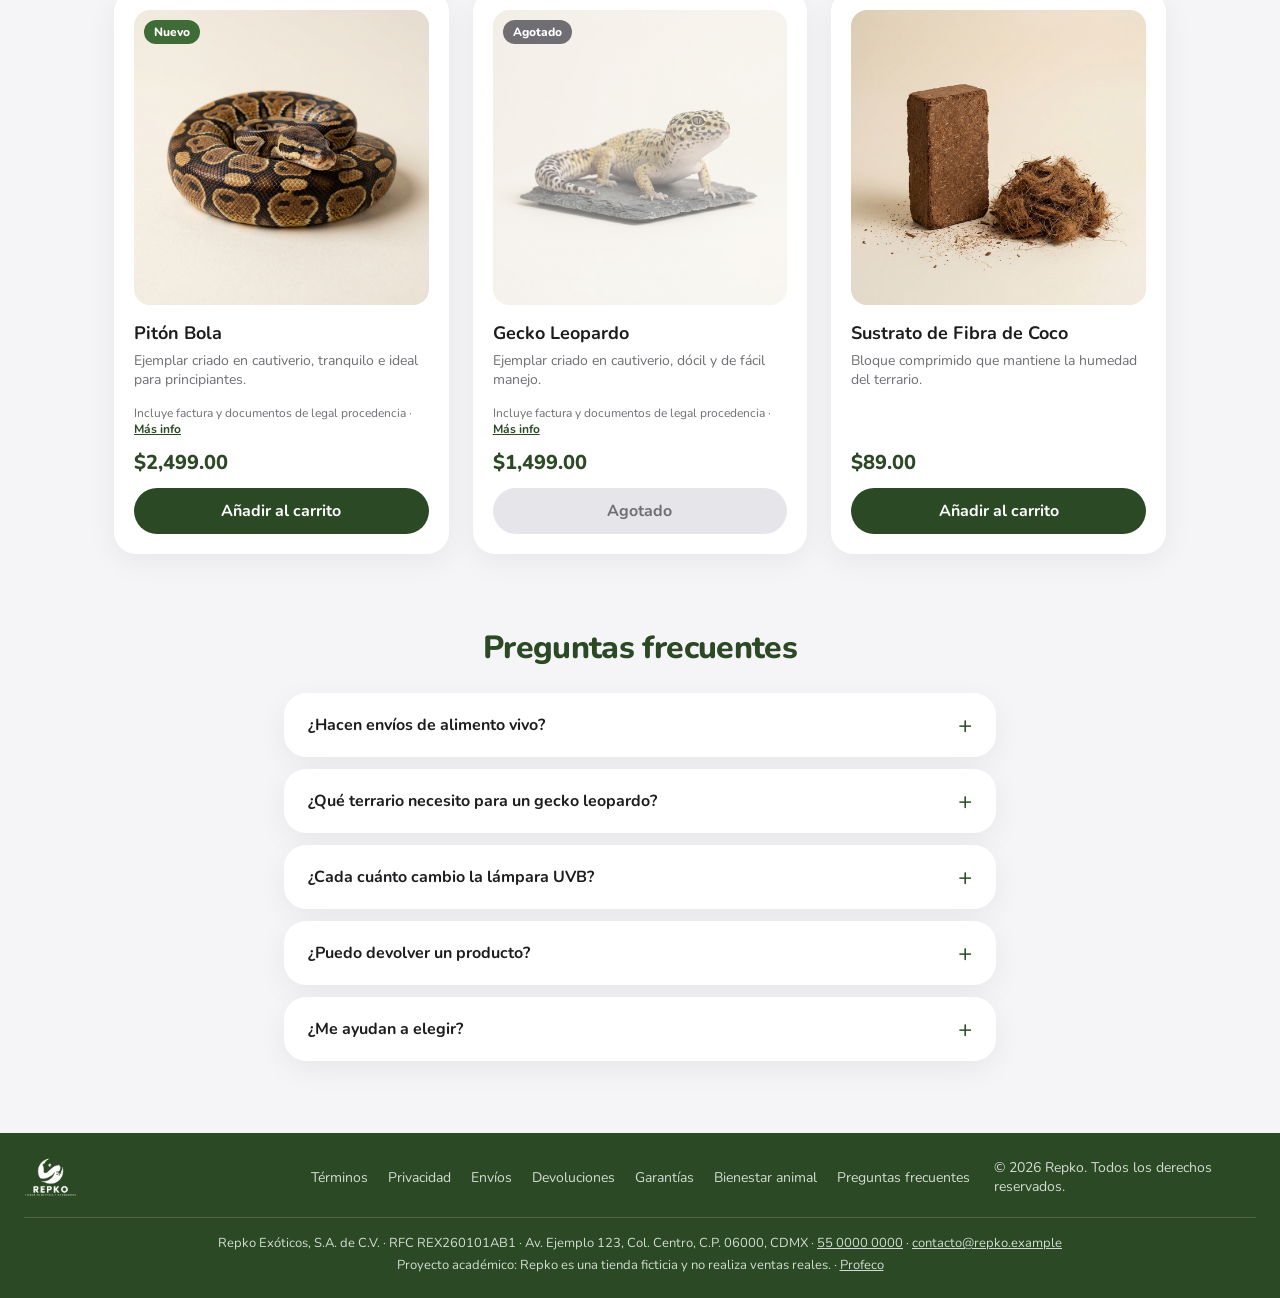
==== commit 062733f2: "Mejora la accesibilidad: idioma, etiquetas, contraste, foco y roles ARIA - Idioma: lang="es-MX" en l" ====
--- a/index.html
+++ b/index.html
@@ -1,5 +1,5 @@
 <!DOCTYPE html>
-<html lang="es">
+<html lang="es-MX">
 <head>
     <meta charset="UTF-8">
     <meta name="viewport" content="width=device-width, initial-scale=1.0">
@@ -10,18 +10,25 @@
     <title>Repko | Tienda de Reptiles y Exóticos</title>
 </head>
 <body>
+    <a class="skip-link" href="#contenido">Saltar al contenido principal</a>
+
+    <div class="storage-notice" role="region" aria-label="Aviso de almacenamiento" hidden>
+        <p class="storage-notice__text">Usamos el almacenamiento de tu navegador para recordar tu carrito y tus preferencias. No usamos cookies de publicidad. <a href="legal.html#privacidad">Ver aviso de privacidad</a></p>
+        <button class="storage-notice__button" type="button">Entendido</button>
+    </div>
+
     <header class="header">
         <button class="header__button" id="boton-menu" type="button" aria-label="Abrir menú" aria-controls="menu" aria-expanded="false">
             <img class="header__icon" src="img/icons/menu.svg" alt="">
         </button>
-        <img class="header__logo" src="img/logos/repko_logo_blanco_transparente.png" alt="Logo Repko">
+        <img class="header__logo" src="img/logos/repko_logo_blanco_transparente.png" alt="Repko">
         <button class="header__button" id="boton-carrito" type="button" aria-label="Ver carrito" aria-controls="carrito" aria-expanded="false">
             <img class="header__icon" src="img/icons/shopping-cart.svg" alt="">
             <span class="header__count" aria-hidden="true">0</span>
         </button>
     </header>
 
-    <main>
+    <main id="contenido">
         <section class="hero">
             <h1 class="hero__title">Bienvenidos al Clan Repko</h1>
             <p class="hero__text">Todo lo que tu compañero de sangre fría necesita: terrarios profesionales, alimento vivo de alta calidad y la asesoría experta que mereces.</p>
@@ -30,7 +37,7 @@
 
         <!-- Franja de beneficios -->
         <section class="benefits" aria-label="Beneficios de comprar en Repko">
-            <ul class="benefits__list">
+            <ul class="benefits__list" role="list">
                 <li class="benefits__item">
                     <svg class="benefits__icon" viewBox="0 0 24 24" aria-hidden="true" focusable="false">
                         <path d="M3 6h11v10H3z"/>
@@ -68,15 +75,16 @@
         <!-- Sección de Productos Nuevos -->
         <section class="products" id="productos">
             <h2 class="products__title">Novedades Exóticas</h2>
-            <p class="products__text">Lo último en tecnología para terrarios, iluminación especializada y accesorios premium recién llegados a nuestro inventario.</p>
+            <p class="products__text">Lo último en tecnología para terrarios, iluminación especializada y accesorios prémium recién llegados a nuestro inventario.</p>
 
             <!-- Buscador -->
-            <div class="search">
+            <div class="search" role="search">
+                <label class="visually-hidden" for="buscador">Buscar productos</label>
                 <svg class="search__icon" viewBox="0 0 24 24" aria-hidden="true" focusable="false">
                     <circle cx="11" cy="11" r="7"/>
                     <path d="M20 20l-4-4"/>
                 </svg>
-                <input class="search__input" type="search" id="buscador" placeholder="Buscar productos..." aria-label="Buscar productos" autocomplete="off">
+                <input class="search__input" type="search" id="buscador" placeholder="Buscar productos..." autocomplete="off">
             </div>
 
             <!-- Filtros por categoría -->
@@ -97,20 +105,20 @@
                         <span class="badge badge--top">Más vendido</span>
                         <img class="product-card__image" src="img/products/glass-terrarium.png" alt="Terrario de vidrio con puertas frontales y tapa de malla">
                     </div>
-                    <h3 class="product-card__title">Terrario Profesional de Vidrio v2</h3>
+                    <h3 class="product-card__title" id="producto-terrario-vidrio">Terrario Profesional de Vidrio v2</h3>
                     <p class="product-card__text">Ventilación óptima y cierre de seguridad anti-escapes.</p>
                     <span class="product-card__price">$2,899.00</span>
-                    <button class="product-card__button" type="button">Añadir al carrito</button>
+                    <button class="product-card__button" type="button" aria-describedby="producto-terrario-vidrio">Añadir al carrito</button>
                 </article>
 
                 <article class="product-card" data-id="alimento-vivo" data-nombre="Alimento Vivo Premium" data-precio="129" data-imagen="img/products/live-crickets-mealworms.png" data-categoria="alimento">
                     <div class="product-card__media">
                         <img class="product-card__image" src="img/products/live-crickets-mealworms.png" alt="Dos recipientes con grillos y gusanos de harina vivos">
                     </div>
-                    <h3 class="product-card__title">Alimento Vivo Premium</h3>
+                    <h3 class="product-card__title" id="producto-alimento-vivo">Alimento Vivo Premium</h3>
                     <p class="product-card__text">Grillos y gusanos de harina criados para alimentar a tu reptil.</p>
                     <span class="product-card__price">$129.00</span>
-                    <button class="product-card__button" type="button">Añadir al carrito</button>
+                    <button class="product-card__button" type="button" aria-describedby="producto-alimento-vivo">Añadir al carrito</button>
                 </article>
 
                 <article class="product-card" data-id="lampara-uvb" data-nombre="Lámpara UVB de Alta Potencia" data-precio="899" data-imagen="img/products/uvb-dome-lamp.png" data-categoria="iluminacion">
@@ -118,13 +126,13 @@
                         <span class="badge badge--oferta">Oferta</span>
                         <img class="product-card__image" src="img/products/uvb-dome-lamp.png" alt="Lámpara de domo negra con foco para terrario">
                     </div>
-                    <h3 class="product-card__title">Lámpara UVB de Alta Potencia</h3>
+                    <h3 class="product-card__title" id="producto-lampara-uvb">Lámpara UVB de Alta Potencia</h3>
                     <p class="product-card__text">Proporciona la luz necesaria para la salud de tu reptil.</p>
                     <div class="product-card__prices">
-                        <span class="product-card__price">$899.00</span>
-                        <del class="product-card__old-price">$1,099.00</del>
-                    </div>
-                    <button class="product-card__button" type="button">Añadir al carrito</button>
+                        <span class="product-card__price"><span class="visually-hidden">Precio de oferta: </span>$899.00</span>
+                        <del class="product-card__old-price"><span class="visually-hidden">Precio anterior: </span>$1,099.00</del>
+                    </div>
+                    <button class="product-card__button" type="button" aria-describedby="producto-lampara-uvb">Añadir al carrito</button>
                 </article>
 
                 <article class="product-card" data-id="piton-bola" data-nombre="Pitón Bola" data-precio="2499" data-imagen="img/products/ball-python.png" data-categoria="reptiles">
@@ -132,11 +140,11 @@
                         <span class="badge badge--nuevo">Nuevo</span>
                         <img class="product-card__image" src="img/products/ball-python.png" alt="Pitón bola enroscada con manchas cafés y doradas">
                     </div>
-                    <h3 class="product-card__title">Pitón Bola</h3>
+                    <h3 class="product-card__title" id="producto-piton-bola">Pitón Bola</h3>
                     <p class="product-card__text">Ejemplar criado en cautiverio, tranquilo e ideal para principiantes.</p>
-                    <p class="product-card__legal">Incluye factura y documentos de legal procedencia · <a href="legal.html#bienestar">Más info</a></p>
+                    <p class="product-card__legal">Incluye factura y documentos de legal procedencia · <a href="legal.html#bienestar">Más info<span class="visually-hidden"> sobre la legal procedencia</span></a></p>
                     <span class="product-card__price">$2,499.00</span>
-                    <button class="product-card__button" type="button">Añadir al carrito</button>
+                    <button class="product-card__button" type="button" aria-describedby="producto-piton-bola">Añadir al carrito</button>
                 </article>
 
                 <article class="product-card" data-id="gecko-leopardo" data-nombre="Gecko Leopardo" data-precio="1499" data-imagen="img/products/leopard-gecko.png" data-categoria="reptiles" data-agotado="true">
@@ -144,21 +152,21 @@
                         <span class="badge badge--agotado">Agotado</span>
                         <img class="product-card__image" src="img/products/leopard-gecko.png" alt="Gecko leopardo amarillo con manchas negras sobre una piedra">
                     </div>
-                    <h3 class="product-card__title">Gecko Leopardo</h3>
+                    <h3 class="product-card__title" id="producto-gecko-leopardo">Gecko Leopardo</h3>
                     <p class="product-card__text">Ejemplar criado en cautiverio, dócil y de fácil manejo.</p>
-                    <p class="product-card__legal">Incluye factura y documentos de legal procedencia · <a href="legal.html#bienestar">Más info</a></p>
+                    <p class="product-card__legal">Incluye factura y documentos de legal procedencia · <a href="legal.html#bienestar">Más info<span class="visually-hidden"> sobre la legal procedencia</span></a></p>
                     <span class="product-card__price">$1,499.00</span>
-                    <button class="product-card__button" type="button">Añadir al carrito</button>
+                    <button class="product-card__button" type="button" aria-describedby="producto-gecko-leopardo">Añadir al carrito</button>
                 </article>
 
                 <article class="product-card" data-id="sustrato-coco" data-nombre="Sustrato de Fibra de Coco" data-precio="89" data-imagen="img/products/coco-fiber-substrate.png" data-categoria="accesorios">
                     <div class="product-card__media">
                         <img class="product-card__image" src="img/products/coco-fiber-substrate.png" alt="Bloque comprimido de fibra de coco junto a fibra suelta">
                     </div>
-                    <h3 class="product-card__title">Sustrato de Fibra de Coco</h3>
+                    <h3 class="product-card__title" id="producto-sustrato-coco">Sustrato de Fibra de Coco</h3>
                     <p class="product-card__text">Bloque comprimido que mantiene la humedad del terrario.</p>
                     <span class="product-card__price">$89.00</span>
-                    <button class="product-card__button" type="button">Añadir al carrito</button>
+                    <button class="product-card__button" type="button" aria-describedby="producto-sustrato-coco">Añadir al carrito</button>
                 </article>
             </div>
             <p class="products__empty" hidden>No encontramos productos con esa búsqueda.</p>
@@ -193,7 +201,7 @@
     </main>
 
     <footer class="footer">
-        <img class="footer__logo" src="img/logos/repko_logo_blanco_transparente.png" alt="Logo Repko">
+        <img class="footer__logo" src="img/logos/repko_logo_blanco_transparente.png" alt="Repko">
         <nav class="footer__nav" aria-label="Información legal y ayuda">
             <a class="footer__link" href="legal.html#terminos">Términos</a>
             <a class="footer__link" href="legal.html#privacidad">Privacidad</a>
@@ -206,48 +214,54 @@
         <p class="footer__text">© 2026 Repko. Todos los derechos reservados.</p>
         <div class="footer__legal">
             <p>Repko Exóticos, S.A. de C.V. · RFC REX260101AB1 · Av. Ejemplo 123, Col. Centro, C.P. 06000, CDMX · <a href="tel:+525500000000">55 0000 0000</a> · <a href="mailto:contacto@repko.example">contacto@repko.example</a></p>
-            <p>Proyecto académico: Repko es una tienda ficticia y no realiza ventas reales. · <a href="https://www.gob.mx/profeco" target="_blank" rel="noopener">Profeco</a></p>
+            <p>Proyecto académico: Repko es una tienda ficticia y no realiza ventas reales. · <a href="https://www.gob.mx/profeco" target="_blank" rel="noopener">Profeco<span class="visually-hidden"> (se abre en una pestaña nueva)</span></a></p>
         </div>
     </footer>
 
     <div class="cart-overlay"></div>
 
-    <aside class="menu" id="menu" aria-label="Menú principal">
+    <div class="menu" id="menu" role="dialog" aria-labelledby="menu-titulo">
         <div class="menu__header">
-            <h2 class="menu__title">Menú</h2>
+            <h2 class="menu__title" id="menu-titulo">Menú</h2>
             <button class="menu__close" type="button" aria-label="Cerrar menú">×</button>
         </div>
 
         <nav class="menu__nav" aria-label="Secciones de la tienda">
-            <p class="menu__label">Categorías</p>
-            <a class="menu__link" href="#productos" data-filtro="todos">Todos los productos</a>
-            <a class="menu__link" href="#productos" data-filtro="terrarios">Terrarios</a>
-            <a class="menu__link" href="#productos" data-filtro="iluminacion">Iluminación</a>
-            <a class="menu__link" href="#productos" data-filtro="alimento">Alimento</a>
-            <a class="menu__link" href="#productos" data-filtro="accesorios">Accesorios</a>
-            <a class="menu__link" href="#productos" data-filtro="reptiles">Reptiles</a>
-
-            <p class="menu__label">Ayuda</p>
-            <a class="menu__link" href="#faq">Preguntas frecuentes</a>
-            <a class="menu__link" href="legal.html#envios">Envíos</a>
-            <a class="menu__link" href="legal.html#devoluciones">Devoluciones</a>
-            <a class="menu__link" href="legal.html#garantias">Garantías</a>
-            <a class="menu__link" href="legal.html#terminos">Términos y condiciones</a>
+            <h3 class="menu__label">Categorías</h3>
+            <ul class="menu__list" role="list">
+                <li><a class="menu__link" href="#productos" data-filtro="todos">Todos los productos</a></li>
+                <li><a class="menu__link" href="#productos" data-filtro="terrarios">Terrarios</a></li>
+                <li><a class="menu__link" href="#productos" data-filtro="iluminacion">Iluminación</a></li>
+                <li><a class="menu__link" href="#productos" data-filtro="alimento">Alimento</a></li>
+                <li><a class="menu__link" href="#productos" data-filtro="accesorios">Accesorios</a></li>
+                <li><a class="menu__link" href="#productos" data-filtro="reptiles">Reptiles</a></li>
+            </ul>
+
+            <h3 class="menu__label">Ayuda</h3>
+            <ul class="menu__list" role="list">
+                <li><a class="menu__link" href="#faq">Preguntas frecuentes</a></li>
+                <li><a class="menu__link" href="legal.html#envios">Envíos</a></li>
+                <li><a class="menu__link" href="legal.html#devoluciones">Devoluciones</a></li>
+                <li><a class="menu__link" href="legal.html#garantias">Garantías</a></li>
+                <li><a class="menu__link" href="legal.html#terminos">Términos y condiciones</a></li>
+            </ul>
         </nav>
-    </aside>
-
-    <aside class="cart" id="carrito" aria-label="Carrito de compras">
+    </div>
+
+    <div class="cart" id="carrito" role="dialog" aria-labelledby="carrito-titulo">
         <div class="cart__header">
-            <h2 class="cart__title">Carrito</h2>
+            <h2 class="cart__title" id="carrito-titulo">Carrito</h2>
             <button class="cart__close" type="button" aria-label="Cerrar carrito">×</button>
         </div>
+
+        <p class="visually-hidden" id="anuncio-carrito" role="status"></p>
 
         <p class="cart__shipping"></p>
         <div class="cart__bar" aria-hidden="true">
             <div class="cart__bar-fill"></div>
         </div>
 
-        <ul class="cart__list"></ul>
+        <ul class="cart__list" role="list"></ul>
         <p class="cart__empty">Tu carrito está vacío.</p>
 
         <div class="cart__footer">
@@ -265,7 +279,7 @@
             </p>
             <button class="cart__checkout" type="button">Finalizar compra</button>
         </div>
-    </aside>
+    </div>
 
     <!-- Ventana de confirmación del pedido -->
     <dialog class="confirm" id="confirmar-pedido" aria-labelledby="confirm-titulo">
@@ -290,36 +304,41 @@
             </div>
         </dl>
 
-        <div class="confirm__checks">
-            <label class="confirm__check">
-                <input class="confirm__input" type="checkbox" id="casilla-terminos">
-                <span>He leído y acepto los <a href="legal.html#terminos" target="_blank" rel="noopener">Términos y condiciones</a> y el <a href="legal.html#privacidad" target="_blank" rel="noopener">Aviso de privacidad</a>.</span>
+        <fieldset class="confirm__checks">
+            <legend class="visually-hidden">Condiciones del pedido</legend>
+
+            <div class="confirm__field">
+                <label class="confirm__check" for="casilla-terminos">
+                    <input class="confirm__input" type="checkbox" id="casilla-terminos" required>
+                    <span>He leído y acepto los <a href="legal.html#terminos" target="_blank" rel="noopener">Términos y condiciones<span class="visually-hidden"> (se abre en una pestaña nueva)</span></a> y el <a href="legal.html#privacidad" target="_blank" rel="noopener">Aviso de privacidad<span class="visually-hidden"> (se abre en una pestaña nueva)</span></a>. <span class="confirm__required" aria-hidden="true">(obligatoria)</span></span>
+                </label>
+                <p class="confirm__error" id="error-terminos" hidden>Para continuar, acepta los Términos y condiciones y el Aviso de privacidad.</p>
+            </div>
+
+            <div class="confirm__field" id="bloque-reptiles" hidden>
+                <label class="confirm__check" for="casilla-reptiles">
+                    <input class="confirm__input" type="checkbox" id="casilla-reptiles" required>
+                    <span>Confirmo que soy mayor de 18 años, que tengo listo el hábitat del ejemplar y que acepto la <a href="legal.html#bienestar" target="_blank" rel="noopener">Política de bienestar animal<span class="visually-hidden"> (se abre en una pestaña nueva)</span></a>. <span class="confirm__required" aria-hidden="true">(obligatoria)</span></span>
+                </label>
+                <p class="confirm__error" id="error-reptiles" hidden>Para comprar un ejemplar vivo, confirma que eres mayor de 18 años, que tienes listo su hábitat y que aceptas la Política de bienestar animal.</p>
+            </div>
+
+            <label class="confirm__check" for="casilla-promociones">
+                <input class="confirm__input" type="checkbox" id="casilla-promociones">
+                <span>Quiero recibir promociones y novedades por correo. <span class="confirm__required">(opcional)</span></span>
             </label>
-            <label class="confirm__check" id="bloque-reptiles" hidden>
-                <input class="confirm__input" type="checkbox" id="casilla-reptiles">
-                <span>Confirmo que soy mayor de 18 años, que tengo listo el hábitat del ejemplar y que acepto la <a href="legal.html#bienestar" target="_blank" rel="noopener">Política de bienestar animal</a>.</span>
-            </label>
-            <label class="confirm__check">
-                <input class="confirm__input" type="checkbox" id="casilla-promociones">
-                <span>Quiero recibir promociones y novedades por correo.</span>
-            </label>
-        </div>
+        </fieldset>
 
         <p class="confirm__note">Tienes 5 días hábiles después de recibir tu pedido para revocar la compra. Los ejemplares vivos incluyen factura y documentos de legal procedencia.</p>
-        <p class="confirm__note"><strong>Repko Exóticos, S.A. de C.V.</strong> usará tus datos para procesar y enviar tu pedido, emitir tu factura y atender garantías. Si lo autorizas, también para enviarte promociones. Consulta el <a href="legal.html#privacidad" target="_blank" rel="noopener">Aviso de privacidad integral</a>.</p>
+        <p class="confirm__note"><strong>Repko Exóticos, S.A. de C.V.</strong> usará tus datos para procesar y enviar tu pedido, emitir tu factura y atender garantías. Si lo autorizas, también para enviarte promociones. Consulta el <a href="legal.html#privacidad" target="_blank" rel="noopener">Aviso de privacidad integral<span class="visually-hidden"> (se abre en una pestaña nueva)</span></a>.</p>
 
         <div class="confirm__actions">
             <button class="confirm__back" type="button">Volver al carrito</button>
-            <button class="confirm__submit" type="button" disabled>Confirmar pedido</button>
+            <button class="confirm__submit" type="button">Confirmar pedido</button>
         </div>
     </dialog>
 
     <div class="toast" role="status" aria-live="polite"></div>
-
-    <div class="storage-notice" role="region" aria-label="Aviso de almacenamiento" hidden>
-        <p class="storage-notice__text">Usamos el almacenamiento de tu navegador para recordar tu carrito y tus preferencias. No usamos cookies de publicidad. <a href="legal.html#privacidad">Ver aviso de privacidad</a></p>
-        <button class="storage-notice__button" type="button">Entendido</button>
-    </div>
 
     <script src="js/avisos.js"></script>
     <script src="js/main.js"></script>
--- a/css/styles.css
+++ b/css/styles.css
@@ -24,11 +24,68 @@
   cursor: pointer;
 }
 
+html {
+  scroll-padding-top: 80px;
+}
+
 @media (prefers-reduced-motion: no-preference) {
   html {
     scroll-behavior: smooth;
   }
 }
+@media (prefers-reduced-motion: reduce) {
+  *,
+  *::before,
+  *::after {
+    animation-duration: 0.01ms !important;
+    transition-duration: 0.01ms !important;
+  }
+}
+:focus-visible {
+  outline: 3px solid #2a4924;
+  outline-offset: 3px;
+}
+
+.header :focus-visible,
+.hero :focus-visible,
+.footer :focus-visible,
+.storage-notice :focus-visible {
+  outline-color: #ffffff;
+}
+
+.visually-hidden {
+  position: absolute;
+  width: 1px;
+  height: 1px;
+  margin: -1px;
+  padding: 0;
+  overflow: hidden;
+  clip-path: inset(50%);
+  white-space: nowrap;
+  border: 0;
+}
+
+.skip-link {
+  position: fixed;
+  top: 12px;
+  left: 12px;
+  z-index: 50;
+  padding: 12px 20px;
+  border-radius: 999px;
+  background-color: #ffffff;
+  color: #2a4924;
+  font-weight: 700;
+  text-decoration: none;
+  box-shadow: 0 8px 30px rgba(0, 0, 0, 0.06);
+  transform: translateY(-200%);
+}
+.skip-link:focus {
+  transform: translateY(0);
+}
+.skip-link:focus-visible {
+  outline-color: #ffffff;
+}
+
 .legal__heading, .legal__title, .faq__title, .products__title, .hero__title {
   font-weight: 800;
   letter-spacing: -0.02em;
@@ -161,7 +218,7 @@
   padding: 120px 24px;
   text-align: center;
   color: #ffffff;
-  background-image: linear-gradient(rgba(0, 0, 0, 0.35), rgba(0, 0, 0, 0.55)), url("../img/backgrounds/hero-bg.jpg");
+  background-image: linear-gradient(rgba(0, 0, 0, 0.55), rgba(0, 0, 0, 0.7)), url("../img/backgrounds/hero-bg.jpg");
   background-size: cover;
   background-position: center 30%;
 }
@@ -236,7 +293,6 @@
   margin: 0 auto;
   padding: 72px 24px;
   text-align: center;
-  scroll-margin-top: 68px;
 }
 .products__title {
   font-size: 32px;
@@ -285,21 +341,19 @@
 .search__input {
   width: 100%;
   padding: 12px 18px 12px 44px;
-  border: 1px solid #e5e5ea;
+  border: 1px solid #86868b;
   border-radius: 999px;
   background-color: #ffffff;
   color: #1d1d1f;
   font: inherit;
   font-size: 15px;
-  transition: border-color 0.2s, box-shadow 0.2s;
+  transition: border-color 0.2s;
 }
 .search__input::placeholder {
   color: #6e6e73;
 }
 .search__input:focus {
   border-color: #3f6b36;
-  outline: none;
-  box-shadow: 0 0 0 3px rgba(63, 107, 54, 0.2);
 }
 
 /* ===== Filtros ===== */
@@ -629,6 +683,9 @@
   text-transform: uppercase;
   color: #6e6e73;
 }
+.menu__list {
+  list-style: none;
+}
 .menu__link {
   display: block;
   padding: 14px 4px;
@@ -647,7 +704,6 @@
   max-width: 760px;
   margin: 0 auto;
   padding: 0 24px 72px;
-  scroll-margin-top: 68px;
 }
 .faq__title {
   margin-bottom: 24px;
@@ -682,7 +738,7 @@
   display: none;
 }
 .faq__question::after {
-  content: "+";
+  content: "+"/"";
   flex-shrink: 0;
   font-size: 24px;
   font-weight: 400;
@@ -847,7 +903,18 @@
   display: flex;
   flex-direction: column;
   gap: 12px;
+  min-width: 0;
   margin-bottom: 16px;
+  padding: 0;
+  border: none;
+}
+.confirm__field {
+  display: flex;
+  flex-direction: column;
+  gap: 6px;
+}
+.confirm__field[hidden] {
+  display: none;
 }
 .confirm__check {
   display: flex;
@@ -857,12 +924,21 @@
   line-height: 1.4;
   cursor: pointer;
 }
-.confirm__check[hidden] {
-  display: none;
-}
 .confirm__check a {
   color: #2a4924;
   font-weight: 700;
+}
+.confirm__required {
+  font-size: 12px;
+  color: #6e6e73;
+  white-space: nowrap;
+}
+.confirm__error {
+  padding-left: 28px;
+  font-size: 13px;
+  font-weight: 700;
+  line-height: 1.4;
+  color: #c2410c;
 }
 .confirm__input {
   flex-shrink: 0;
@@ -980,7 +1056,6 @@
   border-radius: 22px;
   background-color: #ffffff;
   box-shadow: 0 8px 30px rgba(0, 0, 0, 0.06);
-  scroll-margin-top: 88px;
   overflow-wrap: break-word;
 }
 .legal__section h3 {
@@ -1056,7 +1131,7 @@
   }
   .cart,
   .menu {
-    top: 66px;
+    top: 70px;
   }
   .faq__title {
     font-size: 28px;
